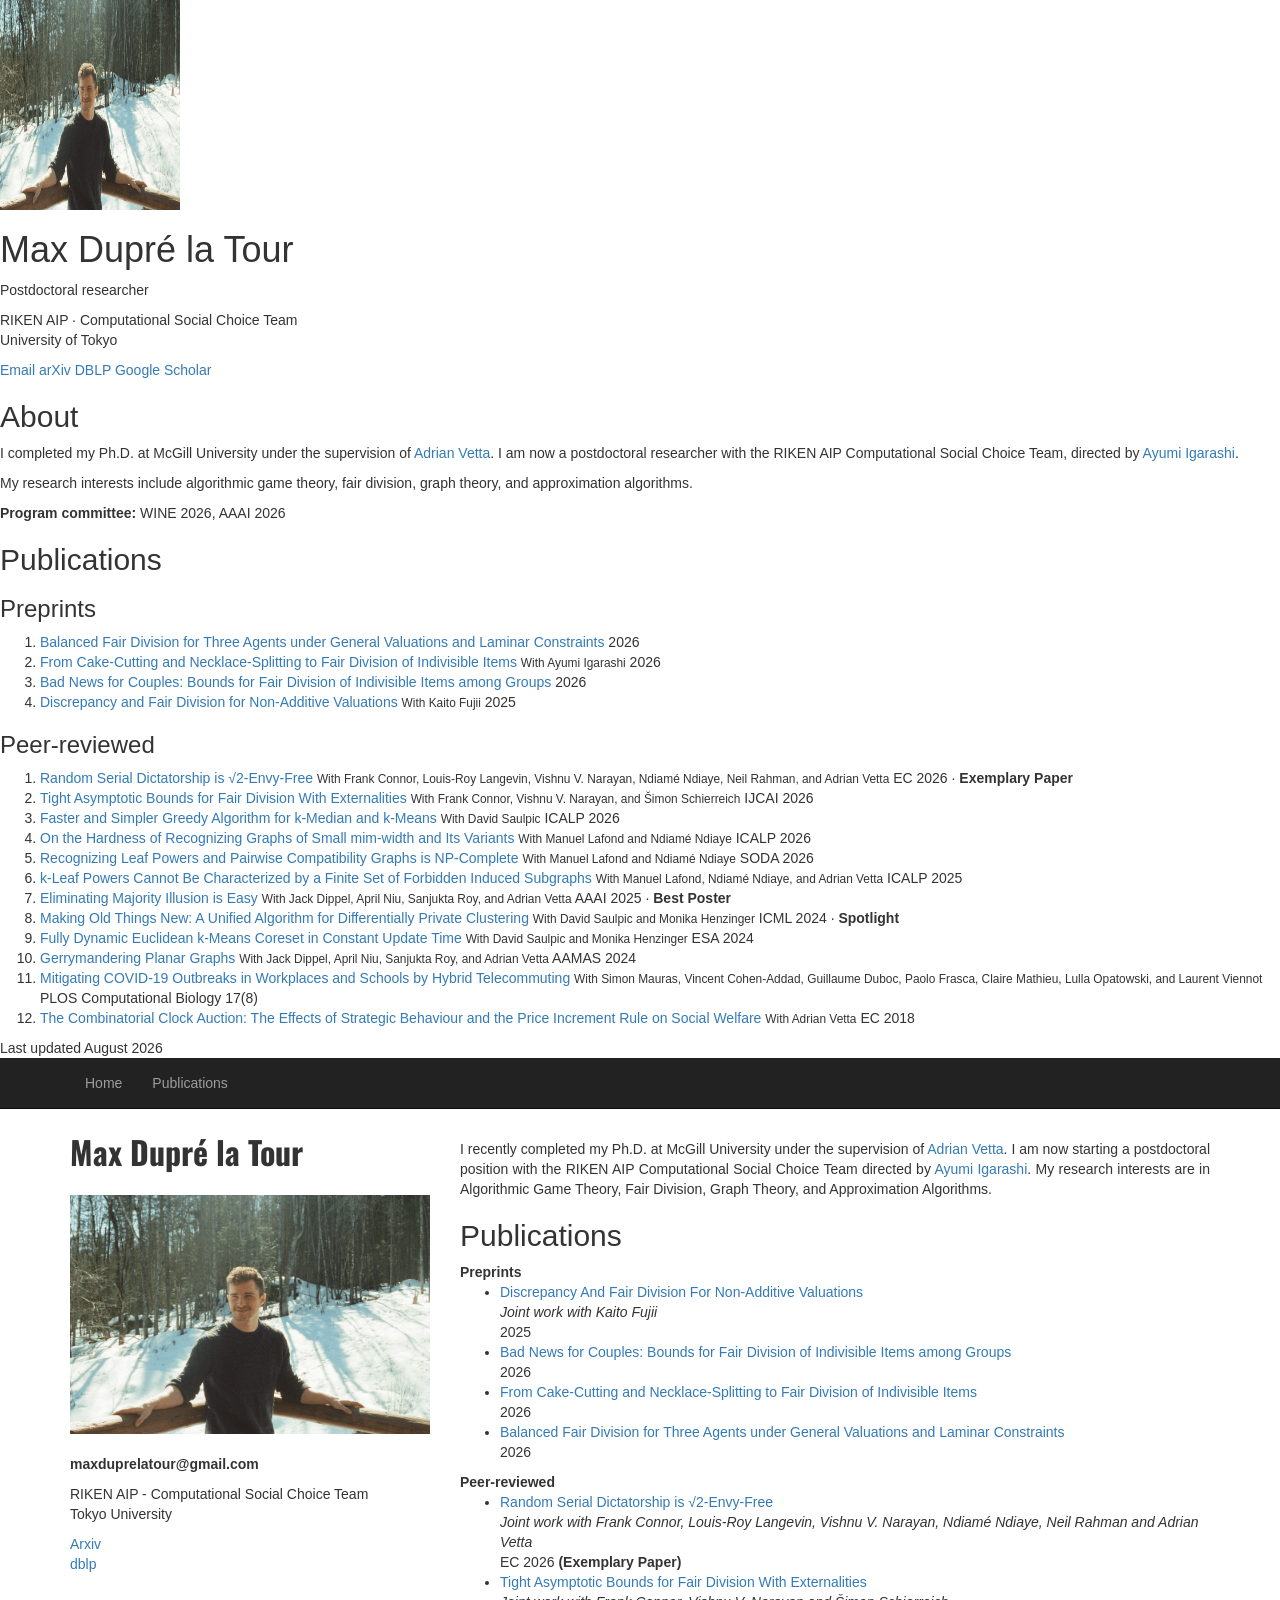
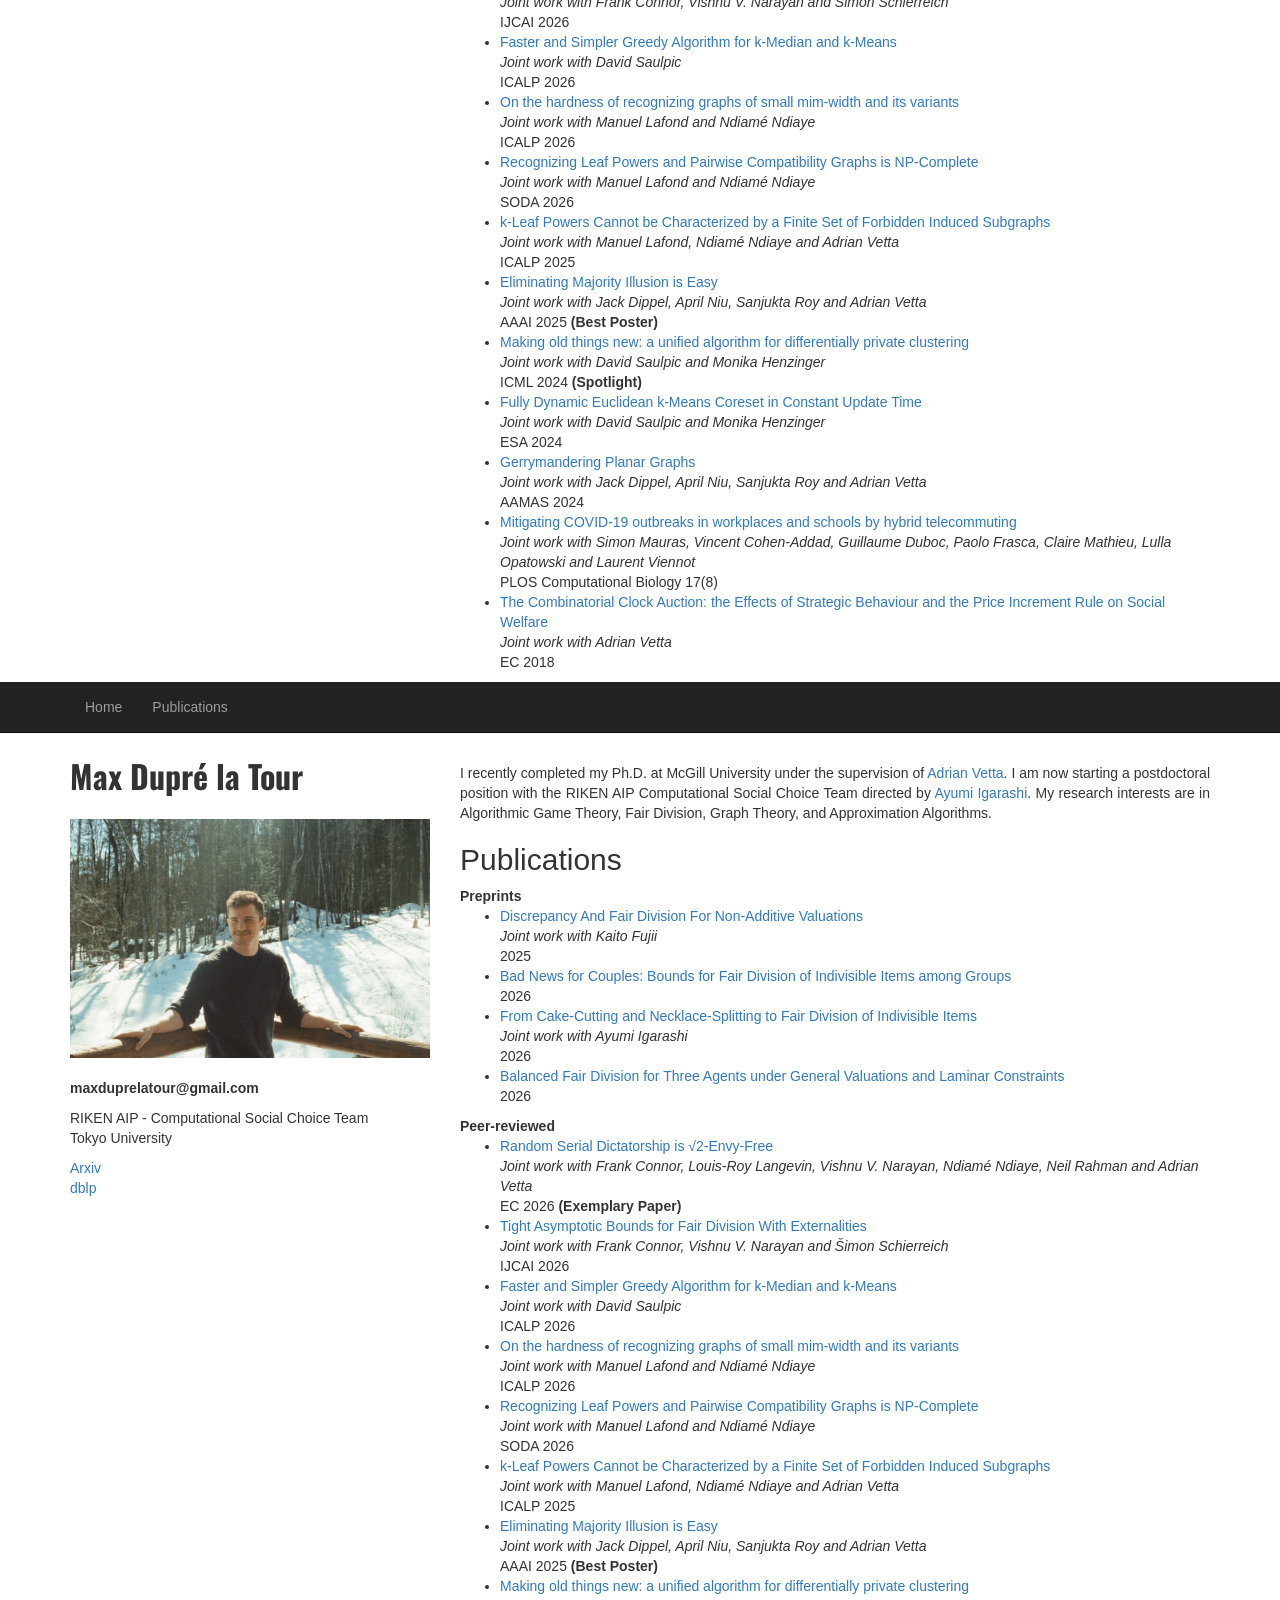
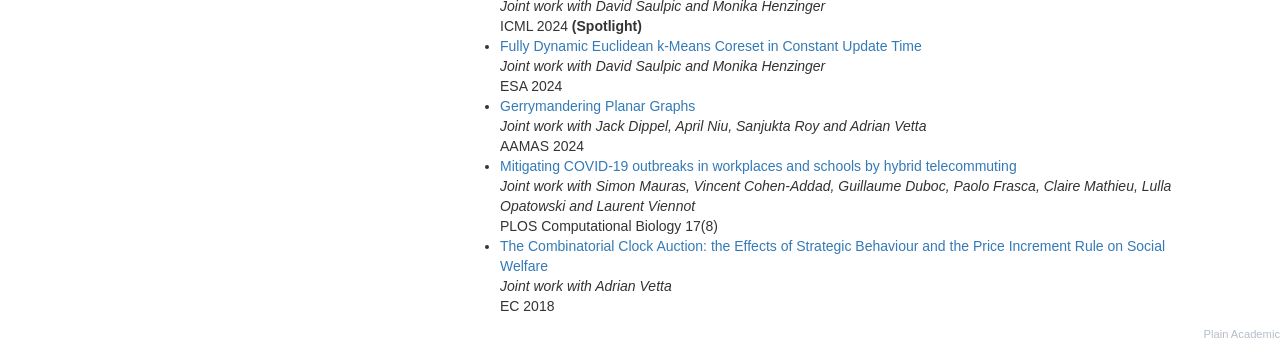
==== index.html @ f119c80f "Update index.html with personal and publication details" ====
<!doctype html>
<html lang="en">
  <head>
    <meta charset="UTF-8" />
    <meta name="viewport" content="width=device-width, initial-scale=1" />
    <meta
      name="description"
      content="Max Dupré la Tour — postdoctoral researcher in algorithmic game theory, fair division, graph theory, and approximation algorithms."
    />
    <link rel="canonical" href="https://maxdlt.github.io/" />
    <title>Max Dupré la Tour</title>
    <link rel="stylesheet" href="styles.css" />

    <script type="application/ld+json">
      {
        "@context": "https://schema.org",
        "@type": "Person",
        "name": "Max Dupré la Tour",
        "jobTitle": "Postdoctoral Researcher",
        "affiliation": {
          "@type": "Organization",
          "name": "RIKEN Center for Advanced Intelligence Project"
        },
        "email": "mailto:maxduprelatour@gmail.com",
        "url": "https://maxdlt.github.io/"
      }
    </script>
  </head>

  <body>
    <main>
      <header class="profile">
        <img
          src="https://maxdlt.github.io/photo.gif"
          alt="Max Dupré la Tour"
          width="180"
          height="210"
        />

        <div>
          <h1>Max Dupré la Tour</h1>
          <p class="role">Postdoctoral researcher</p>
          <p>
            RIKEN AIP · Computational Social Choice Team<br />
            University of Tokyo
          </p>

          <nav aria-label="Profile links">
            <a href="mailto:maxduprelatour@gmail.com">Email</a>
            <a href="https://arxiv.org/search/cs?searchtype=author&amp;query=la+Tour,+M+D">arXiv</a>
            <a href="https://dblp.org/pid/221/2881.html">DBLP</a>
            <a href="https://scholar.google.com/citations?user=p2toCL0AAAAJ">Google Scholar</a>
          </nav>
        </div>
      </header>

      <section aria-labelledby="about-title">
        <h2 id="about-title">About</h2>
        <p>
          I completed my Ph.D. at McGill University under the supervision of
          <a href="https://www.math.mcgill.ca/vetta/">Adrian Vetta</a>. I am now a
          postdoctoral researcher with the RIKEN AIP Computational Social Choice Team,
          directed by <a href="https://sites.google.com/site/eigarashayumi/home">Ayumi Igarashi</a>.
        </p>
        <p>
          My research interests include algorithmic game theory, fair division, graph theory,
          and approximation algorithms.
        </p>
      </section>

      <p class="committee"><strong>Program committee:</strong> WINE 2026, AAAI 2026</p>

      <section aria-labelledby="publications-title">
        <h2 id="publications-title">Publications</h2>

        <h3>Preprints</h3>
        <ol class="papers">
          <li>
            <a href="https://arxiv.org/abs/2608.09437">Balanced Fair Division for Three Agents under General Valuations and Laminar Constraints</a>
            <span>2026</span>
          </li>
          <li>
            <a href="https://arxiv.org/abs/2608.04340">From Cake-Cutting and Necklace-Splitting to Fair Division of Indivisible Items</a>
            <small>With Ayumi Igarashi</small>
            <span>2026</span>
          </li>
          <li>
            <a href="https://arxiv.org/abs/2601.01012">Bad News for Couples: Bounds for Fair Division of Indivisible Items among Groups</a>
            <span>2026</span>
          </li>
          <li>
            <a href="https://arxiv.org/abs/2509.16802">Discrepancy and Fair Division for Non-Additive Valuations</a>
            <small>With Kaito Fujii</small>
            <span>2025</span>
          </li>
        </ol>

        <h3>Peer-reviewed</h3>
        <ol class="papers">
          <li>
            <a href="https://arxiv.org/abs/2607.03463">Random Serial Dictatorship is √2-Envy-Free</a>
            <small>With Frank Connor, Louis-Roy Langevin, Vishnu V. Narayan, Ndiamé Ndiaye, Neil Rahman, and Adrian Vetta</small>
            <span>EC 2026 · <strong>Exemplary Paper</strong></span>
          </li>
          <li>
            <a href="https://arxiv.org/abs/2601.13287">Tight Asymptotic Bounds for Fair Division With Externalities</a>
            <small>With Frank Connor, Vishnu V. Narayan, and Šimon Schierreich</small>
            <span>IJCAI 2026</span>
          </li>
          <li>
            <a href="https://arxiv.org/abs/2407.11217">Faster and Simpler Greedy Algorithm for k-Median and k-Means</a>
            <small>With David Saulpic</small>
            <span>ICALP 2026</span>
          </li>
          <li>
            <a href="https://arxiv.org/abs/2512.06186">On the Hardness of Recognizing Graphs of Small mim-width and Its Variants</a>
            <small>With Manuel Lafond and Ndiamé Ndiaye</small>
            <span>ICALP 2026</span>
          </li>
          <li>
            <a href="https://arxiv.org/abs/2510.19763">Recognizing Leaf Powers and Pairwise Compatibility Graphs is NP-Complete</a>
            <small>With Manuel Lafond and Ndiamé Ndiaye</small>
            <span>SODA 2026</span>
          </li>
          <li>
            <a href="https://arxiv.org/abs/2407.02412">k-Leaf Powers Cannot Be Characterized by a Finite Set of Forbidden Induced Subgraphs</a>
            <small>With Manuel Lafond, Ndiamé Ndiaye, and Adrian Vetta</small>
            <span>ICALP 2025</span>
          </li>
          <li>
            <a href="https://arxiv.org/abs/2407.20187">Eliminating Majority Illusion is Easy</a>
            <small>With Jack Dippel, April Niu, Sanjukta Roy, and Adrian Vetta</small>
            <span>AAAI 2025 · <strong>Best Poster</strong></span>
          </li>
          <li>
            <a href="https://arxiv.org/abs/2406.11649">Making Old Things New: A Unified Algorithm for Differentially Private Clustering</a>
            <small>With David Saulpic and Monika Henzinger</small>
            <span>ICML 2024 · <strong>Spotlight</strong></span>
          </li>
          <li>
            <a href="https://arxiv.org/abs/2406.19926">Fully Dynamic Euclidean k-Means Coreset in Constant Update Time</a>
            <small>With David Saulpic and Monika Henzinger</small>
            <span>ESA 2024</span>
          </li>
          <li>
            <a href="https://arxiv.org/abs/2312.14721">Gerrymandering Planar Graphs</a>
            <small>With Jack Dippel, April Niu, Sanjukta Roy, and Adrian Vetta</small>
            <span>AAMAS 2024</span>
          </li>
          <li>
            <a href="https://www.medrxiv.org/content/10.1101/2020.11.09.20228007v2">Mitigating COVID-19 Outbreaks in Workplaces and Schools by Hybrid Telecommuting</a>
            <small>With Simon Mauras, Vincent Cohen-Addad, Guillaume Duboc, Paolo Frasca, Claire Mathieu, Lulla Opatowski, and Laurent Viennot</small>
            <span>PLOS Computational Biology 17(8)</span>
          </li>
          <li>
            <a href="https://dl.acm.org/doi/10.1145/3219166.3219230">The Combinatorial Clock Auction: The Effects of Strategic Behaviour and the Price Increment Rule on Social Welfare</a>
            <small>With Adrian Vetta</small>
            <span>EC 2018</span>
          </li>
        </ol>
      </section>
    </main>

    <footer>Last updated August 2026</footer>
  </body>
</html>
<!DOCTYPE html>
<html lang="en">
<head>
  <meta charset="utf-8">
  <title>Max Dupré la Tour – Postdoc - RIKEN AIP - Tokyo University</title>
  <meta name="viewport" content="width=device-width, initial-scale=1">
  <meta name="robots" content="index,follow">
  <meta name="description" content="Max Dupré la Tour is a postdoc researcher at RIKEN AIP and Tokyo University. Research in Algorithmic Game Theory, Graph Theory, and Approximation Algorithms. Publications in SODA, ICALP, AAAI, ICML, ESA, AAMAS.">
  <link rel="canonical" href="https://maxdlt.github.io/">

  <link rel="stylesheet" href="https://maxcdn.bootstrapcdn.com/bootstrap/3.3.6/css/bootstrap.min.css">
  <script src="https://ajax.googleapis.com/ajax/libs/jquery/1.12.0/jquery.min.js"></script>
  <script src="https://maxcdn.bootstrapcdn.com/bootstrap/3.3.6/js/bootstrap.min.js"></script>
  <link href="https://fonts.googleapis.com/css?family=Oswald:700" rel="stylesheet">

  <!-- Open Graph / Twitter -->
  <meta property="og:type" content="profile">
  <meta property="og:title" content="Max Dupré la Tour">
  <meta property="og:description" content="Postdoc researcher at RIKEN AIP and Tokyo University. Algorithmic Game Theory, Graph Theory, Approximation Algorithms.">
  <meta property="og:url" content="https://maxdlt.github.io/">
  <meta property="og:image" content="https://maxdlt.github.io/photo.gif">
  <meta name="twitter:card" content="summary_large_image">

  <!-- Structured data -->
  <script type="application/ld+json">
  {
    "@context": "https://schema.org",
    "@type": "Person",
    "name": "Max Dupré la Tour",
    "alternateName": ["Max Dupre la Tour", "Max Dupré La Tour", "Max Dupre La Tour"],
    "affiliation": {"@type":"Organization","name":"RIKEN AIP - Tokyo University"},
    "jobTitle": "Postdoc",
    "email": "mailto:maxduprelatour@gmail.com",
    "url": "https://maxdlt.github.io/",
    "sameAs": [
      "https://dblp.org/pid/221/2881",
      "https://scholar.google.com/citations?user=p2toCL0AAAAJ",
      "https://openreview.net/profile?id=~Max_Dupre_la_Tour1",
      "https://github.com/maxdlt"
    ]
  }
  </script>
</head>

<body>

<!-- Navigation -->
<nav class="navbar navbar-inverse navbar-static-top" role="navigation">
  <div class="container">
    <div class="navbar-header">
      <button type="button" class="navbar-toggle collapsed" data-toggle="collapse" data-target="#bs-example-navbar-collapse-1">
        <span class="sr-only">Toggle navigation</span>
        <span class="icon-bar"></span>
        <span class="icon-bar"></span>
        <span class="icon-bar"></span>
      </button>
    </div>

    <!-- Collect the nav links, forms, and other content for toggling -->
    <div class="collapse navbar-collapse" id="bs-example-navbar-collapse-1">
      <ul class="nav navbar-nav">
        <li><a href="index.html">Home</a></li>
        <li><a href="#publications">Publications</a></li> 
      </ul>
    </div>
  </div>
</nav>
  
<!-- Page Content -->
<div class="container">
  <div class="row">
    <!-- Sidebar Column -->
    <div class="col-xs-12 col-md-4">
      <!-- Contact Info -->
      <div style="font-family: 'Oswald', sans-serif; font-size: 32px;"><b>Max Dupré la Tour</b></div><br>
      <!-- Main Image -->
      <img class="img-responsive" src="photo.gif" alt="Max Dupré la Tour portrait"><br>
      <p><b>maxduprelatour@gmail.com</b><br></p>
      <p>RIKEN AIP - Computational Social Choice Team<br>
        Tokyo University<br>
      </p>

      <!-- Links -->
      <div style="margin-top:2%">
        <dd><a href="https://arxiv.org/search/cs?searchtype=author&query=la+Tour,+M+D">Arxiv</a></dd> 
        <dd><a href="https://dblp.org/pid/221/2881.html">dblp</a></dd>
      </div>
    </div>

    <!-- Entries Column -->
    <div class="col-xs-12 col-md-8">
      <div style="text-align:justify;">                
        <p>
<p>
I recently completed my Ph.D. at McGill University under the supervision of
<a href="https://www.math.mcgill.ca/vetta/">Adrian Vetta</a>.
I am now starting a postdoctoral position with the RIKEN AIP Computational Social Choice Team directed by
<a href="https://sites.google.com/site/eigarashayumi/home">Ayumi Igarashi</a>.
My research interests are in Algorithmic Game Theory, Fair Division, Graph Theory, and Approximation Algorithms.
</p>      </div>

      <!-- Publications Section -->
      <div>    
        <h2 id="publications">Publications</h2>

        <strong>Preprints</strong><br/>
        <ul>
          <li class="paper" words="discrepancy, fair divsion, non-additive"><a href="https://arxiv.org/abs/2509.16802"> Discrepancy And Fair Division For Non-Additive Valuations </a> <br/> <I>Joint work with Kaito Fujii</I><br/>  2025  </li>  
          <li class="paper" words="discrepancy, fair divsion, couples, lower bounds"><a href="https://arxiv.org/abs/2601.01012"> Bad News for Couples: Bounds for Fair Division of Indivisible Items among Groups </a> <br/> 2026 </li> 
          <li class="paper" words="cake-cutting, necklace-splitting, EF1, fair division, rounding"><a href="https://arxiv.org/abs/2608.04340"> From Cake-Cutting and Necklace-Splitting to Fair Division of Indivisible Items </a> <br/> 2026 </li> 
          <li class="paper" words="fair divsion, balanced, matroid constraints, laminar matroids"><a href="https://arxiv.org/abs/2608.09437"> Balanced Fair Division for Three Agents under General Valuations and Laminar Constraints </a> <br/> 2026 </li> 
        </ul>
                
        <strong>Peer-reviewed</strong><br/>
        <ul>            
          <li class="paper" words="fair division, envy-ratio, random serial dictatorship, random priority, RSD"> <a href="https://arxiv.org/abs/2607.03463"> Random Serial Dictatorship is √2-Envy-Free </a> <br/> <I>Joint work with Frank Connor, Louis-Roy Langevin, Vishnu V. Narayan, Ndiamé Ndiaye, Neil Rahman and Adrian Vetta </I><br/> EC 2026 <b>(Exemplary Paper)</b></li> 
          <li class="paper" words="discrepancy, fair divsion, externalities"><a href="https://arxiv.org/abs/2601.13287"> Tight Asymptotic Bounds for Fair Division With Externalities </a> <br/> <I>Joint work with Frank Connor, Vishnu V. Narayan and Šimon Schierreich</I><br/> IJCAI 2026 </li> 
          <li class="paper" words="k-median, k-means, greedy algorithm, approximation"><a href="https://arxiv.org/abs/2407.11217"> Faster and Simpler Greedy Algorithm for k-Median and k-Means </a> <br/> <I>Joint work with David Saulpic</I> <br/> ICALP 2026</li>
          <li class="paper" words="mim-width, sim-width"> <a href="https://arxiv.org/abs/2512.06186"> On the hardness of recognizing graphs of small mim-width and its variants </a> <br/> <I>Joint work with Manuel Lafond and Ndiamé Ndiaye</I> <br/> ICALP 2026</li>
          <li class="paper" words="leaf powers, Pairwise Compatibility Graphs, PCG, NP-COMPLETE"> <a href="https://arxiv.org/abs/2510.19763">Recognizing Leaf Powers and Pairwise Compatibility Graphs is NP-Complete </a> <br/> <I>Joint work with Manuel Lafond and Ndiamé Ndiaye</I> <br/> SODA 2026</li>
          <li class="paper" words="leaf powers, k-leaf powers"><a href="https://arxiv.org/abs/2407.02412"> k-Leaf Powers Cannot be Characterized by a Finite Set of Forbidden Induced Subgraphs </a> <br/> <I>Joint work with Manuel Lafond, Ndiamé Ndiaye and Adrian Vetta</I> <br/> ICALP 2025</li>
          <li class="paper" words="majority illusion"><a href="https://arxiv.org/abs/2407.20187"> Eliminating Majority Illusion is Easy </a> <br/> <I>Joint work with Jack Dippel, April Niu, Sanjukta Roy and Adrian Vetta</I> <br/> AAAI 2025 <b>(Best Poster)</b> </li>  
          <li class="paper" words="k-median, k-means, differential privacy, dp"><a href="https://arxiv.org/abs/2406.11649">Making old things new: a unified algorithm for differentially private clustering </a> <br/><I> Joint work with David Saulpic and Monika Henzinger</I> <br/> ICML 2024 <b>(Spotlight)</b></li>
          <li class="paper" words="k-median,k-means,fully dynamic,coresets"><a href="https://arxiv.org/abs/2406.19926">Fully Dynamic Euclidean k-Means Coreset in Constant Update Time </a> <br/> <I>Joint work with David Saulpic and Monika Henzinger</I> <br/> ESA 2024 </li>    
          <li class="paper" words="Gerrymandering, Planar graphs"><a href="https://arxiv.org/abs/2312.14721">Gerrymandering Planar Graphs </a> <br/> <I>Joint work with Jack Dippel, April Niu, Sanjukta Roy and Adrian Vetta</I> <br/> AAMAS 2024 </li>    
          <li class="paper" words="COVID19"><a href="https://www.medrxiv.org/content/10.1101/2020.11.09.20228007v2">Mitigating COVID-19 outbreaks in workplaces and schools by hybrid telecommuting </a> <br/> <I>Joint work with Simon Mauras, Vincent Cohen-Addad, Guillaume Duboc, Paolo Frasca, Claire Mathieu, Lulla Opatowski and Laurent Viennot</I> <br/> PLOS Computational Biology 17(8) </li>    
          <li class="paper" words="Clock Auction, CCA"><a href="https://dl.acm.org/doi/10.1145/3219166.3219230">The Combinatorial Clock Auction: the Effects of Strategic Behaviour and the Price Increment Rule on Social Welfare </a> <br/> <I>Joint work with Adrian Vetta</I> <br/> EC 2018 </li>    
        </ul>
      </div>
    </div> 
  </div>
</div>

<!-- /.container -->

</body>
</html>
<!DOCTYPE html>
<!--
    Plain-Academic by Vasilios Mavroudis
    Released under the Simplified BSD License/FreeBSD (2-clause) License.
    https://github.com/mavroudisv/plain-academic
-->

<html lang="en">
<head>
  <meta charset="utf-8">
  <title>Max Dupré la Tour – Postdoc - RIKEN AIP - Tokyo University</title>
  <meta name="viewport" content="width=device-width, initial-scale=1">
  <meta name="robots" content="index,follow">
  <meta name="description" content="Max Dupré la Tour is a postdoc researcher at RIKEN AIP and Tokyo University. Research in Algorithmic Game Theory, Graph Theory, and Approximation Algorithms. Publications in SODA, ICALP, AAAI, ICML, ESA, AAMAS.">
  <link rel="canonical" href="https://maxdlt.github.io/">

  <link rel="stylesheet" href="https://maxcdn.bootstrapcdn.com/bootstrap/3.3.6/css/bootstrap.min.css">
  <script src="https://ajax.googleapis.com/ajax/libs/jquery/1.12.0/jquery.min.js"></script>
  <script src="https://maxcdn.bootstrapcdn.com/bootstrap/3.3.6/js/bootstrap.min.js"></script>
  <link href="https://fonts.googleapis.com/css?family=Oswald:700" rel="stylesheet">

  <!-- Open Graph / Twitter -->
  <meta property="og:type" content="profile">
  <meta property="og:title" content="Max Dupré la Tour">
  <meta property="og:description" content="Postdoc researcher at RIKEN AIP and Tokyo University. Algorithmic Game Theory, Graph Theory, Approximation Algorithms.">
  <meta property="og:url" content="https://maxdlt.github.io/">
  <meta property="og:image" content="https://maxdlt.github.io/photo.gif">
  <meta name="twitter:card" content="summary_large_image">

  <!-- Structured data -->
  <script type="application/ld+json">
  {
    "@context": "https://schema.org",
    "@type": "Person",
    "name": "Max Dupré la Tour",
    "alternateName": ["Max Dupre la Tour", "Max Dupré La Tour", "Max Dupre La Tour"],
    "affiliation": {"@type":"Organization","name":"RIKEN AIP - Tokyo University"},
    "jobTitle": "Postdoc",
    "email": "mailto:maxduprelatour@gmail.com",
    "url": "https://maxdlt.github.io/",
    "sameAs": [
      "https://dblp.org/pid/221/2881",
      "https://scholar.google.com/citations?user=p2toCL0AAAAJ",
      "https://openreview.net/profile?id=~Max_Dupre_la_Tour1",
      "https://github.com/maxdlt"
    ]
  }
  </script>
</head>

<body>

<!-- Navigation -->
<nav class="navbar navbar-inverse navbar-static-top" role="navigation">
  <div class="container">
    <div class="navbar-header">
      <button type="button" class="navbar-toggle collapsed" data-toggle="collapse" data-target="#bs-example-navbar-collapse-1">
        <span class="sr-only">Toggle navigation</span>
        <span class="icon-bar"></span>
        <span class="icon-bar"></span>
        <span class="icon-bar"></span>
      </button>
    </div>

    <!-- Collect the nav links, forms, and other content for toggling -->
    <div class="collapse navbar-collapse" id="bs-example-navbar-collapse-1">
      <ul class="nav navbar-nav">
        <li><a href="index.html">Home</a></li>
        <li><a href="#publications">Publications</a></li> 
      </ul>
    </div>
  </div>
</nav>
  
<!-- Page Content -->
<div class="container">
  <div class="row">
    <!-- Sidebar Column -->
    <div class="col-xs-12 col-md-4">
      <!-- Contact Info -->
      <div style="font-family: 'Oswald', sans-serif; font-size: 32px;"><b>Max Dupré la Tour</b></div><br>
      <!-- Main Image -->
      <img class="img-responsive" src="photo.gif" alt="Max Dupré la Tour portrait"><br>
      <p><b>maxduprelatour@gmail.com</b><br></p>
      <p>RIKEN AIP - Computational Social Choice Team<br>
        Tokyo University<br>
      </p>

      <!-- Links -->
      <div style="margin-top:2%">
        <dd><a href="https://arxiv.org/search/cs?searchtype=author&query=la+Tour,+M+D">Arxiv</a></dd> 
        <dd><a href="https://dblp.org/pid/221/2881.html">dblp</a></dd>
      </div>
    </div>

    <!-- Entries Column -->
    <div class="col-xs-12 col-md-8">
      <div style="text-align:justify;">                
        <p>
<p>
I recently completed my Ph.D. at McGill University under the supervision of
<a href="https://www.math.mcgill.ca/vetta/">Adrian Vetta</a>.
I am now starting a postdoctoral position with the RIKEN AIP Computational Social Choice Team directed by
<a href="https://sites.google.com/site/eigarashayumi/home">Ayumi Igarashi</a>.
My research interests are in Algorithmic Game Theory, Fair Division, Graph Theory, and Approximation Algorithms.
</p>      </div>

      <!-- Publications Section -->
      <div>    
        <h2 id="publications">Publications</h2>

        <strong>Preprints</strong><br/>
        <ul>
          <li class="paper" words="discrepancy, fair divsion, non-additive"><a href="https://arxiv.org/abs/2509.16802"> Discrepancy And Fair Division For Non-Additive Valuations </a> <br/> <I>Joint work with Kaito Fujii</I><br/>  2025  </li>  
          <li class="paper" words="discrepancy, fair divsion, couples, lower bounds"><a href="https://arxiv.org/abs/2601.01012"> Bad News for Couples: Bounds for Fair Division of Indivisible Items among Groups </a> <br/> 2026 </li> 
          <li class="paper" words="cake-cutting, necklace-splitting, EF1, fair division, rounding"><a href="https://arxiv.org/abs/2608.04340"> From Cake-Cutting and Necklace-Splitting to Fair Division of Indivisible Items </a><br/> <I>Joint work with Ayumi Igarashi</I> <br/> 2026 </li> 
          <li class="paper" words="fair divsion, balanced, matroid constraints, laminar matroids"><a href="https://arxiv.org/abs/2608.09437"> Balanced Fair Division for Three Agents under General Valuations and Laminar Constraints </a> <br/> 2026 </li> 
        </ul>
                
        <strong>Peer-reviewed</strong><br/>
        <ul>            
          <li class="paper" words="fair division, envy-ratio, random serial dictatorship, random priority, RSD"> <a href="https://arxiv.org/abs/2607.03463"> Random Serial Dictatorship is √2-Envy-Free </a> <br/> <I>Joint work with Frank Connor, Louis-Roy Langevin, Vishnu V. Narayan, Ndiamé Ndiaye, Neil Rahman and Adrian Vetta </I><br/> EC 2026 <b>(Exemplary Paper)</b></li> 
          <li class="paper" words="discrepancy, fair divsion, externalities"><a href="https://arxiv.org/abs/2601.13287"> Tight Asymptotic Bounds for Fair Division With Externalities </a> <br/> <I>Joint work with Frank Connor, Vishnu V. Narayan and Šimon Schierreich</I><br/> IJCAI 2026 </li> 
          <li class="paper" words="k-median, k-means, greedy algorithm, approximation"><a href="https://arxiv.org/abs/2407.11217"> Faster and Simpler Greedy Algorithm for k-Median and k-Means </a> <br/> <I>Joint work with David Saulpic</I> <br/> ICALP 2026</li>
          <li class="paper" words="mim-width, sim-width"> <a href="https://arxiv.org/abs/2512.06186"> On the hardness of recognizing graphs of small mim-width and its variants </a> <br/> <I>Joint work with Manuel Lafond and Ndiamé Ndiaye</I> <br/> ICALP 2026</li>
          <li class="paper" words="leaf powers, Pairwise Compatibility Graphs, PCG, NP-COMPLETE"> <a href="https://arxiv.org/abs/2510.19763">Recognizing Leaf Powers and Pairwise Compatibility Graphs is NP-Complete </a> <br/> <I>Joint work with Manuel Lafond and Ndiamé Ndiaye</I> <br/> SODA 2026</li>
          <li class="paper" words="leaf powers, k-leaf powers"><a href="https://arxiv.org/abs/2407.02412"> k-Leaf Powers Cannot be Characterized by a Finite Set of Forbidden Induced Subgraphs </a> <br/> <I>Joint work with Manuel Lafond, Ndiamé Ndiaye and Adrian Vetta</I> <br/> ICALP 2025</li>
          <li class="paper" words="majority illusion"><a href="https://arxiv.org/abs/2407.20187"> Eliminating Majority Illusion is Easy </a> <br/> <I>Joint work with Jack Dippel, April Niu, Sanjukta Roy and Adrian Vetta</I> <br/> AAAI 2025 <b>(Best Poster)</b> </li>  
          <li class="paper" words="k-median, k-means, differential privacy, dp"><a href="https://arxiv.org/abs/2406.11649">Making old things new: a unified algorithm for differentially private clustering </a> <br/><I> Joint work with David Saulpic and Monika Henzinger</I> <br/> ICML 2024 <b>(Spotlight)</b></li>
          <li class="paper" words="k-median,k-means,fully dynamic,coresets"><a href="https://arxiv.org/abs/2406.19926">Fully Dynamic Euclidean k-Means Coreset in Constant Update Time </a> <br/> <I>Joint work with David Saulpic and Monika Henzinger</I> <br/> ESA 2024 </li>    
          <li class="paper" words="Gerrymandering, Planar graphs"><a href="https://arxiv.org/abs/2312.14721">Gerrymandering Planar Graphs </a> <br/> <I>Joint work with Jack Dippel, April Niu, Sanjukta Roy and Adrian Vetta</I> <br/> AAMAS 2024 </li>    
          <li class="paper" words="COVID19"><a href="https://www.medrxiv.org/content/10.1101/2020.11.09.20228007v2">Mitigating COVID-19 outbreaks in workplaces and schools by hybrid telecommuting </a> <br/> <I>Joint work with Simon Mauras, Vincent Cohen-Addad, Guillaume Duboc, Paolo Frasca, Claire Mathieu, Lulla Opatowski and Laurent Viennot</I> <br/> PLOS Computational Biology 17(8) </li>    
          <li class="paper" words="Clock Auction, CCA"><a href="https://dl.acm.org/doi/10.1145/3219166.3219230">The Combinatorial Clock Auction: the Effects of Strategic Behaviour and the Price Increment Rule on Social Welfare </a> <br/> <I>Joint work with Adrian Vetta</I> <br/> EC 2018 </li>    
        </ul>
      </div>
    </div> 
  </div>
</div>

<!-- /.container -->

<!-- Other people may like it too! -->
<a style="color:#b5bec9;font-size:0.8em; float:right;" href="https://github.com/mavroudisv/plain-academic">Plain Academic</a> 

</body>
</html>
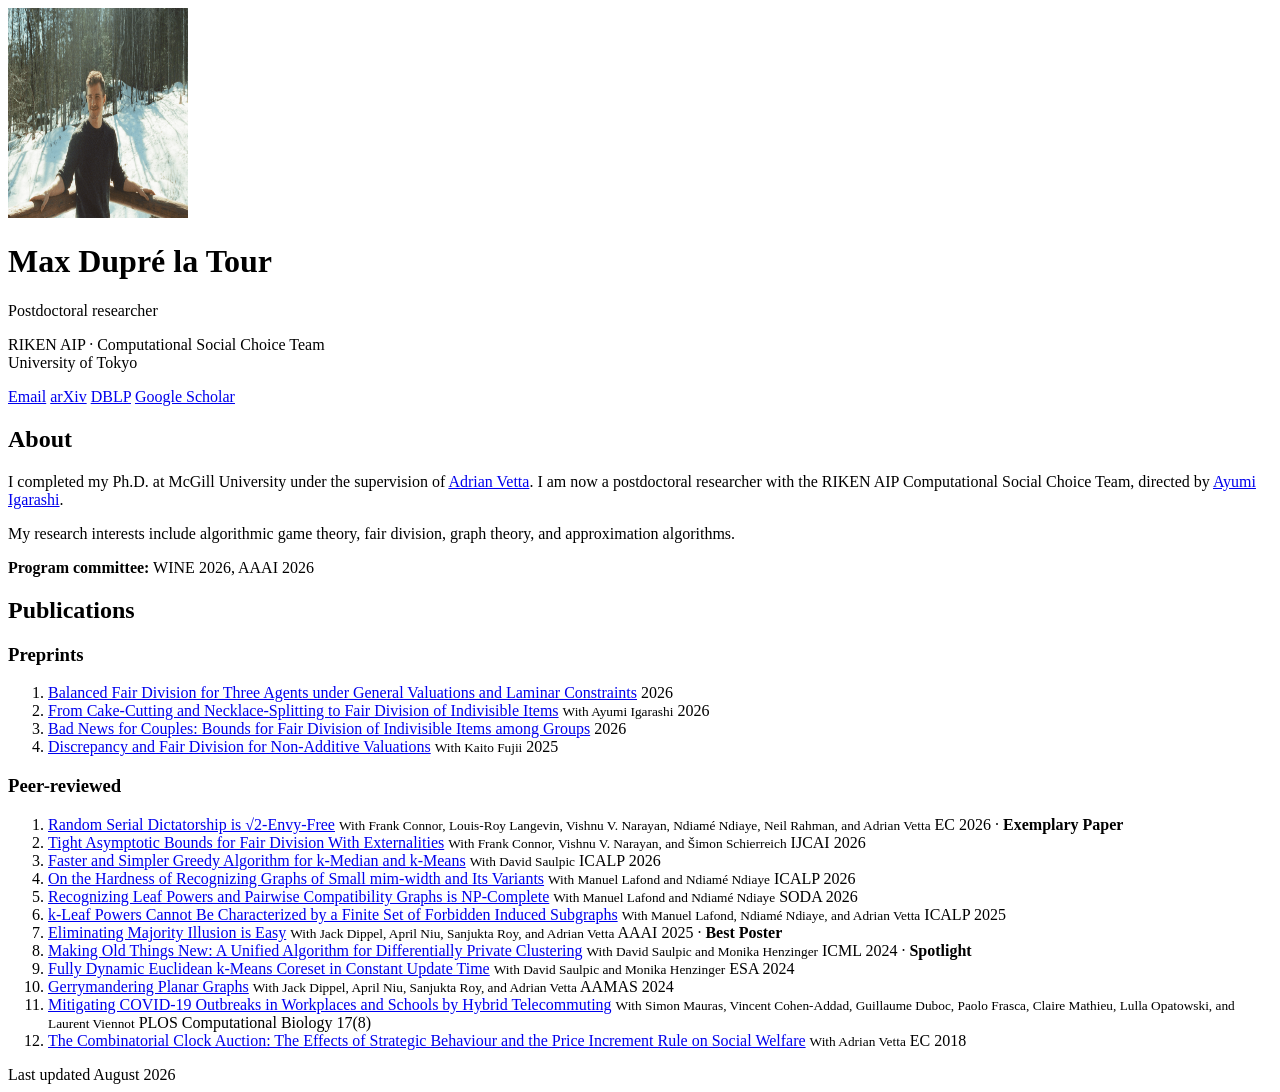
==== commit 597e30a8: "Remove duplicate HTML structure from index.html" ====
--- a/index.html
+++ b/index.html
@@ -164,286 +164,3 @@
     <footer>Last updated August 2026</footer>
   </body>
 </html>
-<!DOCTYPE html>
-<html lang="en">
-<head>
-  <meta charset="utf-8">
-  <title>Max Dupré la Tour – Postdoc - RIKEN AIP - Tokyo University</title>
-  <meta name="viewport" content="width=device-width, initial-scale=1">
-  <meta name="robots" content="index,follow">
-  <meta name="description" content="Max Dupré la Tour is a postdoc researcher at RIKEN AIP and Tokyo University. Research in Algorithmic Game Theory, Graph Theory, and Approximation Algorithms. Publications in SODA, ICALP, AAAI, ICML, ESA, AAMAS.">
-  <link rel="canonical" href="https://maxdlt.github.io/">
-
-  <link rel="stylesheet" href="https://maxcdn.bootstrapcdn.com/bootstrap/3.3.6/css/bootstrap.min.css">
-  <script src="https://ajax.googleapis.com/ajax/libs/jquery/1.12.0/jquery.min.js"></script>
-  <script src="https://maxcdn.bootstrapcdn.com/bootstrap/3.3.6/js/bootstrap.min.js"></script>
-  <link href="https://fonts.googleapis.com/css?family=Oswald:700" rel="stylesheet">
-
-  <!-- Open Graph / Twitter -->
-  <meta property="og:type" content="profile">
-  <meta property="og:title" content="Max Dupré la Tour">
-  <meta property="og:description" content="Postdoc researcher at RIKEN AIP and Tokyo University. Algorithmic Game Theory, Graph Theory, Approximation Algorithms.">
-  <meta property="og:url" content="https://maxdlt.github.io/">
-  <meta property="og:image" content="https://maxdlt.github.io/photo.gif">
-  <meta name="twitter:card" content="summary_large_image">
-
-  <!-- Structured data -->
-  <script type="application/ld+json">
-  {
-    "@context": "https://schema.org",
-    "@type": "Person",
-    "name": "Max Dupré la Tour",
-    "alternateName": ["Max Dupre la Tour", "Max Dupré La Tour", "Max Dupre La Tour"],
-    "affiliation": {"@type":"Organization","name":"RIKEN AIP - Tokyo University"},
-    "jobTitle": "Postdoc",
-    "email": "mailto:maxduprelatour@gmail.com",
-    "url": "https://maxdlt.github.io/",
-    "sameAs": [
-      "https://dblp.org/pid/221/2881",
-      "https://scholar.google.com/citations?user=p2toCL0AAAAJ",
-      "https://openreview.net/profile?id=~Max_Dupre_la_Tour1",
-      "https://github.com/maxdlt"
-    ]
-  }
-  </script>
-</head>
-
-<body>
-
-<!-- Navigation -->
-<nav class="navbar navbar-inverse navbar-static-top" role="navigation">
-  <div class="container">
-    <div class="navbar-header">
-      <button type="button" class="navbar-toggle collapsed" data-toggle="collapse" data-target="#bs-example-navbar-collapse-1">
-        <span class="sr-only">Toggle navigation</span>
-        <span class="icon-bar"></span>
-        <span class="icon-bar"></span>
-        <span class="icon-bar"></span>
-      </button>
-    </div>
-
-    <!-- Collect the nav links, forms, and other content for toggling -->
-    <div class="collapse navbar-collapse" id="bs-example-navbar-collapse-1">
-      <ul class="nav navbar-nav">
-        <li><a href="index.html">Home</a></li>
-        <li><a href="#publications">Publications</a></li> 
-      </ul>
-    </div>
-  </div>
-</nav>
-  
-<!-- Page Content -->
-<div class="container">
-  <div class="row">
-    <!-- Sidebar Column -->
-    <div class="col-xs-12 col-md-4">
-      <!-- Contact Info -->
-      <div style="font-family: 'Oswald', sans-serif; font-size: 32px;"><b>Max Dupré la Tour</b></div><br>
-      <!-- Main Image -->
-      <img class="img-responsive" src="photo.gif" alt="Max Dupré la Tour portrait"><br>
-      <p><b>maxduprelatour@gmail.com</b><br></p>
-      <p>RIKEN AIP - Computational Social Choice Team<br>
-        Tokyo University<br>
-      </p>
-
-      <!-- Links -->
-      <div style="margin-top:2%">
-        <dd><a href="https://arxiv.org/search/cs?searchtype=author&query=la+Tour,+M+D">Arxiv</a></dd> 
-        <dd><a href="https://dblp.org/pid/221/2881.html">dblp</a></dd>
-      </div>
-    </div>
-
-    <!-- Entries Column -->
-    <div class="col-xs-12 col-md-8">
-      <div style="text-align:justify;">                
-        <p>
-<p>
-I recently completed my Ph.D. at McGill University under the supervision of
-<a href="https://www.math.mcgill.ca/vetta/">Adrian Vetta</a>.
-I am now starting a postdoctoral position with the RIKEN AIP Computational Social Choice Team directed by
-<a href="https://sites.google.com/site/eigarashayumi/home">Ayumi Igarashi</a>.
-My research interests are in Algorithmic Game Theory, Fair Division, Graph Theory, and Approximation Algorithms.
-</p>      </div>
-
-      <!-- Publications Section -->
-      <div>    
-        <h2 id="publications">Publications</h2>
-
-        <strong>Preprints</strong><br/>
-        <ul>
-          <li class="paper" words="discrepancy, fair divsion, non-additive"><a href="https://arxiv.org/abs/2509.16802"> Discrepancy And Fair Division For Non-Additive Valuations </a> <br/> <I>Joint work with Kaito Fujii</I><br/>  2025  </li>  
-          <li class="paper" words="discrepancy, fair divsion, couples, lower bounds"><a href="https://arxiv.org/abs/2601.01012"> Bad News for Couples: Bounds for Fair Division of Indivisible Items among Groups </a> <br/> 2026 </li> 
-          <li class="paper" words="cake-cutting, necklace-splitting, EF1, fair division, rounding"><a href="https://arxiv.org/abs/2608.04340"> From Cake-Cutting and Necklace-Splitting to Fair Division of Indivisible Items </a> <br/> 2026 </li> 
-          <li class="paper" words="fair divsion, balanced, matroid constraints, laminar matroids"><a href="https://arxiv.org/abs/2608.09437"> Balanced Fair Division for Three Agents under General Valuations and Laminar Constraints </a> <br/> 2026 </li> 
-        </ul>
-                
-        <strong>Peer-reviewed</strong><br/>
-        <ul>            
-          <li class="paper" words="fair division, envy-ratio, random serial dictatorship, random priority, RSD"> <a href="https://arxiv.org/abs/2607.03463"> Random Serial Dictatorship is √2-Envy-Free </a> <br/> <I>Joint work with Frank Connor, Louis-Roy Langevin, Vishnu V. Narayan, Ndiamé Ndiaye, Neil Rahman and Adrian Vetta </I><br/> EC 2026 <b>(Exemplary Paper)</b></li> 
-          <li class="paper" words="discrepancy, fair divsion, externalities"><a href="https://arxiv.org/abs/2601.13287"> Tight Asymptotic Bounds for Fair Division With Externalities </a> <br/> <I>Joint work with Frank Connor, Vishnu V. Narayan and Šimon Schierreich</I><br/> IJCAI 2026 </li> 
-          <li class="paper" words="k-median, k-means, greedy algorithm, approximation"><a href="https://arxiv.org/abs/2407.11217"> Faster and Simpler Greedy Algorithm for k-Median and k-Means </a> <br/> <I>Joint work with David Saulpic</I> <br/> ICALP 2026</li>
-          <li class="paper" words="mim-width, sim-width"> <a href="https://arxiv.org/abs/2512.06186"> On the hardness of recognizing graphs of small mim-width and its variants </a> <br/> <I>Joint work with Manuel Lafond and Ndiamé Ndiaye</I> <br/> ICALP 2026</li>
-          <li class="paper" words="leaf powers, Pairwise Compatibility Graphs, PCG, NP-COMPLETE"> <a href="https://arxiv.org/abs/2510.19763">Recognizing Leaf Powers and Pairwise Compatibility Graphs is NP-Complete </a> <br/> <I>Joint work with Manuel Lafond and Ndiamé Ndiaye</I> <br/> SODA 2026</li>
-          <li class="paper" words="leaf powers, k-leaf powers"><a href="https://arxiv.org/abs/2407.02412"> k-Leaf Powers Cannot be Characterized by a Finite Set of Forbidden Induced Subgraphs </a> <br/> <I>Joint work with Manuel Lafond, Ndiamé Ndiaye and Adrian Vetta</I> <br/> ICALP 2025</li>
-          <li class="paper" words="majority illusion"><a href="https://arxiv.org/abs/2407.20187"> Eliminating Majority Illusion is Easy </a> <br/> <I>Joint work with Jack Dippel, April Niu, Sanjukta Roy and Adrian Vetta</I> <br/> AAAI 2025 <b>(Best Poster)</b> </li>  
-          <li class="paper" words="k-median, k-means, differential privacy, dp"><a href="https://arxiv.org/abs/2406.11649">Making old things new: a unified algorithm for differentially private clustering </a> <br/><I> Joint work with David Saulpic and Monika Henzinger</I> <br/> ICML 2024 <b>(Spotlight)</b></li>
-          <li class="paper" words="k-median,k-means,fully dynamic,coresets"><a href="https://arxiv.org/abs/2406.19926">Fully Dynamic Euclidean k-Means Coreset in Constant Update Time </a> <br/> <I>Joint work with David Saulpic and Monika Henzinger</I> <br/> ESA 2024 </li>    
-          <li class="paper" words="Gerrymandering, Planar graphs"><a href="https://arxiv.org/abs/2312.14721">Gerrymandering Planar Graphs </a> <br/> <I>Joint work with Jack Dippel, April Niu, Sanjukta Roy and Adrian Vetta</I> <br/> AAMAS 2024 </li>    
-          <li class="paper" words="COVID19"><a href="https://www.medrxiv.org/content/10.1101/2020.11.09.20228007v2">Mitigating COVID-19 outbreaks in workplaces and schools by hybrid telecommuting </a> <br/> <I>Joint work with Simon Mauras, Vincent Cohen-Addad, Guillaume Duboc, Paolo Frasca, Claire Mathieu, Lulla Opatowski and Laurent Viennot</I> <br/> PLOS Computational Biology 17(8) </li>    
-          <li class="paper" words="Clock Auction, CCA"><a href="https://dl.acm.org/doi/10.1145/3219166.3219230">The Combinatorial Clock Auction: the Effects of Strategic Behaviour and the Price Increment Rule on Social Welfare </a> <br/> <I>Joint work with Adrian Vetta</I> <br/> EC 2018 </li>    
-        </ul>
-      </div>
-    </div> 
-  </div>
-</div>
-
-<!-- /.container -->
-
-</body>
-</html>
-<!DOCTYPE html>
-<!--
-    Plain-Academic by Vasilios Mavroudis
-    Released under the Simplified BSD License/FreeBSD (2-clause) License.
-    https://github.com/mavroudisv/plain-academic
--->
-
-<html lang="en">
-<head>
-  <meta charset="utf-8">
-  <title>Max Dupré la Tour – Postdoc - RIKEN AIP - Tokyo University</title>
-  <meta name="viewport" content="width=device-width, initial-scale=1">
-  <meta name="robots" content="index,follow">
-  <meta name="description" content="Max Dupré la Tour is a postdoc researcher at RIKEN AIP and Tokyo University. Research in Algorithmic Game Theory, Graph Theory, and Approximation Algorithms. Publications in SODA, ICALP, AAAI, ICML, ESA, AAMAS.">
-  <link rel="canonical" href="https://maxdlt.github.io/">
-
-  <link rel="stylesheet" href="https://maxcdn.bootstrapcdn.com/bootstrap/3.3.6/css/bootstrap.min.css">
-  <script src="https://ajax.googleapis.com/ajax/libs/jquery/1.12.0/jquery.min.js"></script>
-  <script src="https://maxcdn.bootstrapcdn.com/bootstrap/3.3.6/js/bootstrap.min.js"></script>
-  <link href="https://fonts.googleapis.com/css?family=Oswald:700" rel="stylesheet">
-
-  <!-- Open Graph / Twitter -->
-  <meta property="og:type" content="profile">
-  <meta property="og:title" content="Max Dupré la Tour">
-  <meta property="og:description" content="Postdoc researcher at RIKEN AIP and Tokyo University. Algorithmic Game Theory, Graph Theory, Approximation Algorithms.">
-  <meta property="og:url" content="https://maxdlt.github.io/">
-  <meta property="og:image" content="https://maxdlt.github.io/photo.gif">
-  <meta name="twitter:card" content="summary_large_image">
-
-  <!-- Structured data -->
-  <script type="application/ld+json">
-  {
-    "@context": "https://schema.org",
-    "@type": "Person",
-    "name": "Max Dupré la Tour",
-    "alternateName": ["Max Dupre la Tour", "Max Dupré La Tour", "Max Dupre La Tour"],
-    "affiliation": {"@type":"Organization","name":"RIKEN AIP - Tokyo University"},
-    "jobTitle": "Postdoc",
-    "email": "mailto:maxduprelatour@gmail.com",
-    "url": "https://maxdlt.github.io/",
-    "sameAs": [
-      "https://dblp.org/pid/221/2881",
-      "https://scholar.google.com/citations?user=p2toCL0AAAAJ",
-      "https://openreview.net/profile?id=~Max_Dupre_la_Tour1",
-      "https://github.com/maxdlt"
-    ]
-  }
-  </script>
-</head>
-
-<body>
-
-<!-- Navigation -->
-<nav class="navbar navbar-inverse navbar-static-top" role="navigation">
-  <div class="container">
-    <div class="navbar-header">
-      <button type="button" class="navbar-toggle collapsed" data-toggle="collapse" data-target="#bs-example-navbar-collapse-1">
-        <span class="sr-only">Toggle navigation</span>
-        <span class="icon-bar"></span>
-        <span class="icon-bar"></span>
-        <span class="icon-bar"></span>
-      </button>
-    </div>
-
-    <!-- Collect the nav links, forms, and other content for toggling -->
-    <div class="collapse navbar-collapse" id="bs-example-navbar-collapse-1">
-      <ul class="nav navbar-nav">
-        <li><a href="index.html">Home</a></li>
-        <li><a href="#publications">Publications</a></li> 
-      </ul>
-    </div>
-  </div>
-</nav>
-  
-<!-- Page Content -->
-<div class="container">
-  <div class="row">
-    <!-- Sidebar Column -->
-    <div class="col-xs-12 col-md-4">
-      <!-- Contact Info -->
-      <div style="font-family: 'Oswald', sans-serif; font-size: 32px;"><b>Max Dupré la Tour</b></div><br>
-      <!-- Main Image -->
-      <img class="img-responsive" src="photo.gif" alt="Max Dupré la Tour portrait"><br>
-      <p><b>maxduprelatour@gmail.com</b><br></p>
-      <p>RIKEN AIP - Computational Social Choice Team<br>
-        Tokyo University<br>
-      </p>
-
-      <!-- Links -->
-      <div style="margin-top:2%">
-        <dd><a href="https://arxiv.org/search/cs?searchtype=author&query=la+Tour,+M+D">Arxiv</a></dd> 
-        <dd><a href="https://dblp.org/pid/221/2881.html">dblp</a></dd>
-      </div>
-    </div>
-
-    <!-- Entries Column -->
-    <div class="col-xs-12 col-md-8">
-      <div style="text-align:justify;">                
-        <p>
-<p>
-I recently completed my Ph.D. at McGill University under the supervision of
-<a href="https://www.math.mcgill.ca/vetta/">Adrian Vetta</a>.
-I am now starting a postdoctoral position with the RIKEN AIP Computational Social Choice Team directed by
-<a href="https://sites.google.com/site/eigarashayumi/home">Ayumi Igarashi</a>.
-My research interests are in Algorithmic Game Theory, Fair Division, Graph Theory, and Approximation Algorithms.
-</p>      </div>
-
-      <!-- Publications Section -->
-      <div>    
-        <h2 id="publications">Publications</h2>
-
-        <strong>Preprints</strong><br/>
-        <ul>
-          <li class="paper" words="discrepancy, fair divsion, non-additive"><a href="https://arxiv.org/abs/2509.16802"> Discrepancy And Fair Division For Non-Additive Valuations </a> <br/> <I>Joint work with Kaito Fujii</I><br/>  2025  </li>  
-          <li class="paper" words="discrepancy, fair divsion, couples, lower bounds"><a href="https://arxiv.org/abs/2601.01012"> Bad News for Couples: Bounds for Fair Division of Indivisible Items among Groups </a> <br/> 2026 </li> 
-          <li class="paper" words="cake-cutting, necklace-splitting, EF1, fair division, rounding"><a href="https://arxiv.org/abs/2608.04340"> From Cake-Cutting and Necklace-Splitting to Fair Division of Indivisible Items </a><br/> <I>Joint work with Ayumi Igarashi</I> <br/> 2026 </li> 
-          <li class="paper" words="fair divsion, balanced, matroid constraints, laminar matroids"><a href="https://arxiv.org/abs/2608.09437"> Balanced Fair Division for Three Agents under General Valuations and Laminar Constraints </a> <br/> 2026 </li> 
-        </ul>
-                
-        <strong>Peer-reviewed</strong><br/>
-        <ul>            
-          <li class="paper" words="fair division, envy-ratio, random serial dictatorship, random priority, RSD"> <a href="https://arxiv.org/abs/2607.03463"> Random Serial Dictatorship is √2-Envy-Free </a> <br/> <I>Joint work with Frank Connor, Louis-Roy Langevin, Vishnu V. Narayan, Ndiamé Ndiaye, Neil Rahman and Adrian Vetta </I><br/> EC 2026 <b>(Exemplary Paper)</b></li> 
-          <li class="paper" words="discrepancy, fair divsion, externalities"><a href="https://arxiv.org/abs/2601.13287"> Tight Asymptotic Bounds for Fair Division With Externalities </a> <br/> <I>Joint work with Frank Connor, Vishnu V. Narayan and Šimon Schierreich</I><br/> IJCAI 2026 </li> 
-          <li class="paper" words="k-median, k-means, greedy algorithm, approximation"><a href="https://arxiv.org/abs/2407.11217"> Faster and Simpler Greedy Algorithm for k-Median and k-Means </a> <br/> <I>Joint work with David Saulpic</I> <br/> ICALP 2026</li>
-          <li class="paper" words="mim-width, sim-width"> <a href="https://arxiv.org/abs/2512.06186"> On the hardness of recognizing graphs of small mim-width and its variants </a> <br/> <I>Joint work with Manuel Lafond and Ndiamé Ndiaye</I> <br/> ICALP 2026</li>
-          <li class="paper" words="leaf powers, Pairwise Compatibility Graphs, PCG, NP-COMPLETE"> <a href="https://arxiv.org/abs/2510.19763">Recognizing Leaf Powers and Pairwise Compatibility Graphs is NP-Complete </a> <br/> <I>Joint work with Manuel Lafond and Ndiamé Ndiaye</I> <br/> SODA 2026</li>
-          <li class="paper" words="leaf powers, k-leaf powers"><a href="https://arxiv.org/abs/2407.02412"> k-Leaf Powers Cannot be Characterized by a Finite Set of Forbidden Induced Subgraphs </a> <br/> <I>Joint work with Manuel Lafond, Ndiamé Ndiaye and Adrian Vetta</I> <br/> ICALP 2025</li>
-          <li class="paper" words="majority illusion"><a href="https://arxiv.org/abs/2407.20187"> Eliminating Majority Illusion is Easy </a> <br/> <I>Joint work with Jack Dippel, April Niu, Sanjukta Roy and Adrian Vetta</I> <br/> AAAI 2025 <b>(Best Poster)</b> </li>  
-          <li class="paper" words="k-median, k-means, differential privacy, dp"><a href="https://arxiv.org/abs/2406.11649">Making old things new: a unified algorithm for differentially private clustering </a> <br/><I> Joint work with David Saulpic and Monika Henzinger</I> <br/> ICML 2024 <b>(Spotlight)</b></li>
-          <li class="paper" words="k-median,k-means,fully dynamic,coresets"><a href="https://arxiv.org/abs/2406.19926">Fully Dynamic Euclidean k-Means Coreset in Constant Update Time </a> <br/> <I>Joint work with David Saulpic and Monika Henzinger</I> <br/> ESA 2024 </li>    
-          <li class="paper" words="Gerrymandering, Planar graphs"><a href="https://arxiv.org/abs/2312.14721">Gerrymandering Planar Graphs </a> <br/> <I>Joint work with Jack Dippel, April Niu, Sanjukta Roy and Adrian Vetta</I> <br/> AAMAS 2024 </li>    
-          <li class="paper" words="COVID19"><a href="https://www.medrxiv.org/content/10.1101/2020.11.09.20228007v2">Mitigating COVID-19 outbreaks in workplaces and schools by hybrid telecommuting </a> <br/> <I>Joint work with Simon Mauras, Vincent Cohen-Addad, Guillaume Duboc, Paolo Frasca, Claire Mathieu, Lulla Opatowski and Laurent Viennot</I> <br/> PLOS Computational Biology 17(8) </li>    
-          <li class="paper" words="Clock Auction, CCA"><a href="https://dl.acm.org/doi/10.1145/3219166.3219230">The Combinatorial Clock Auction: the Effects of Strategic Behaviour and the Price Increment Rule on Social Welfare </a> <br/> <I>Joint work with Adrian Vetta</I> <br/> EC 2018 </li>    
-        </ul>
-      </div>
-    </div> 
-  </div>
-</div>
-
-<!-- /.container -->
-
-<!-- Other people may like it too! -->
-<a style="color:#b5bec9;font-size:0.8em; float:right;" href="https://github.com/mavroudisv/plain-academic">Plain Academic</a> 
-
-</body>
-</html>
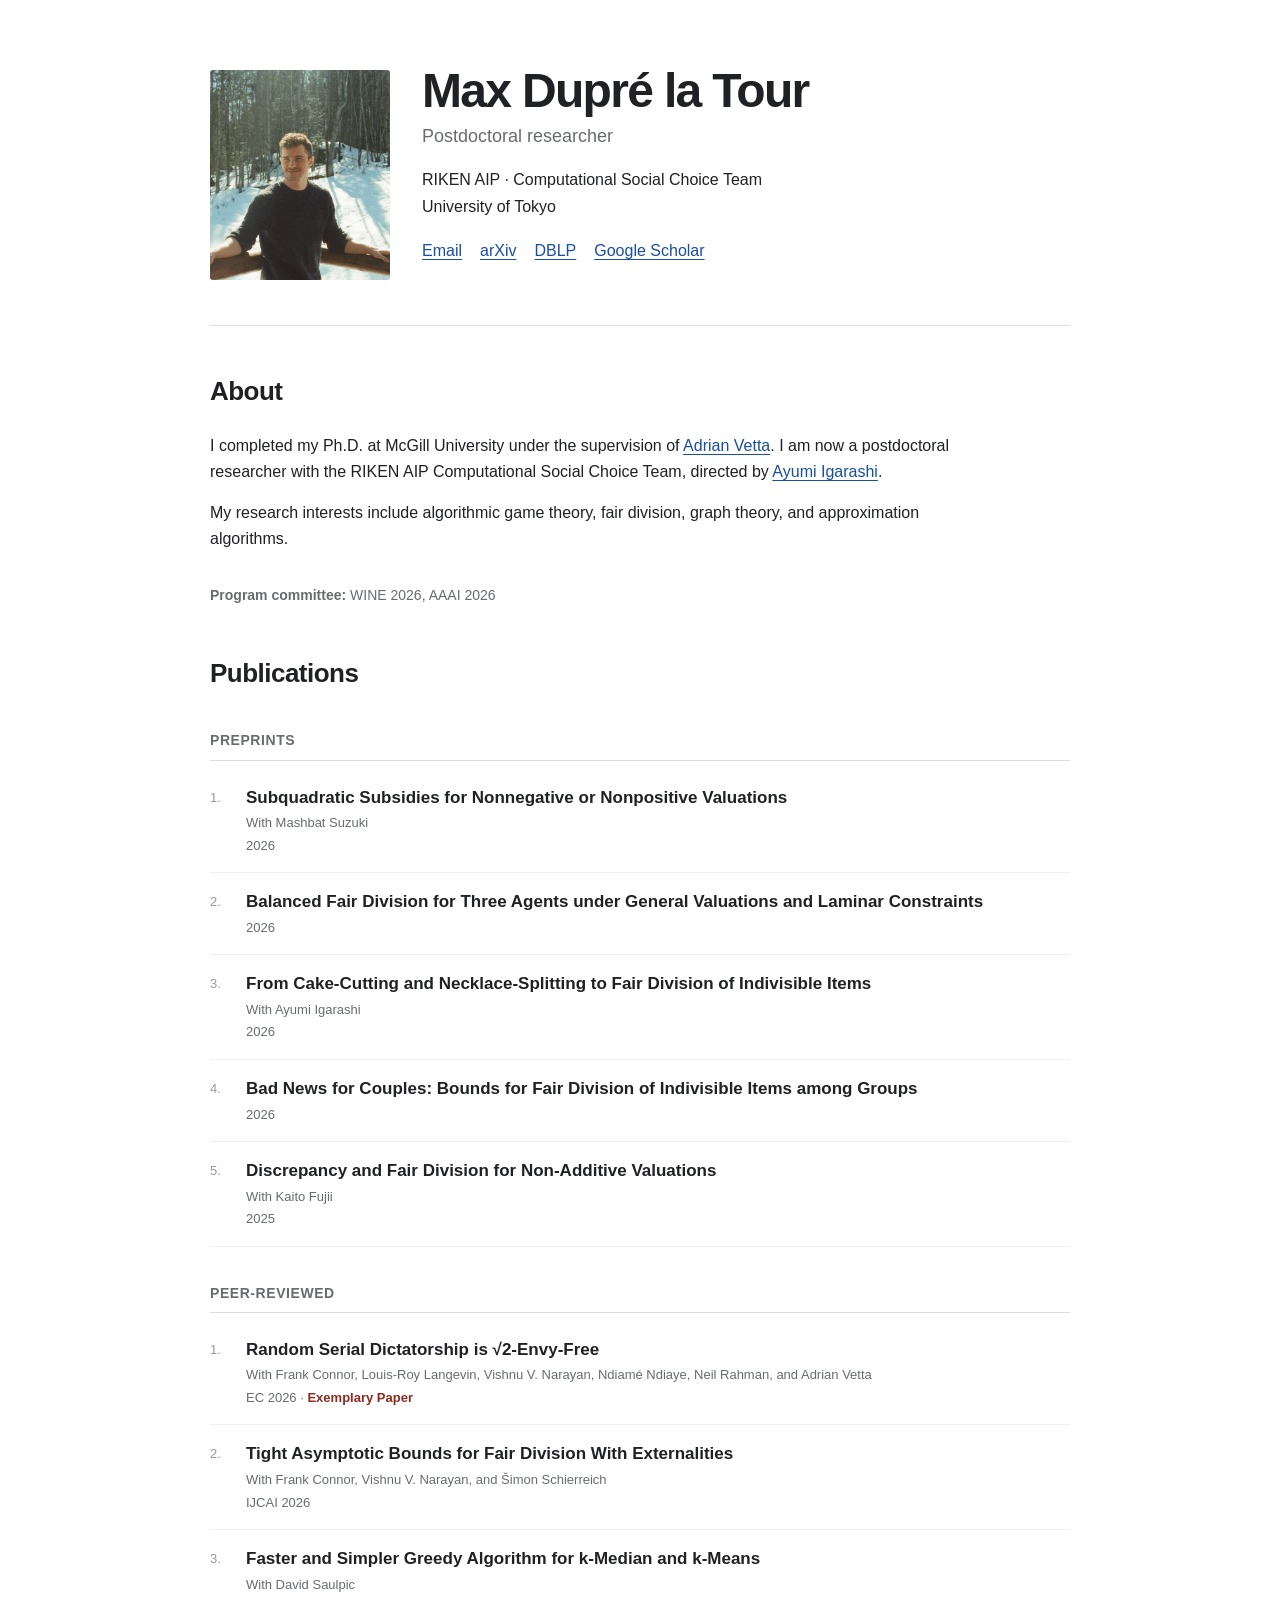
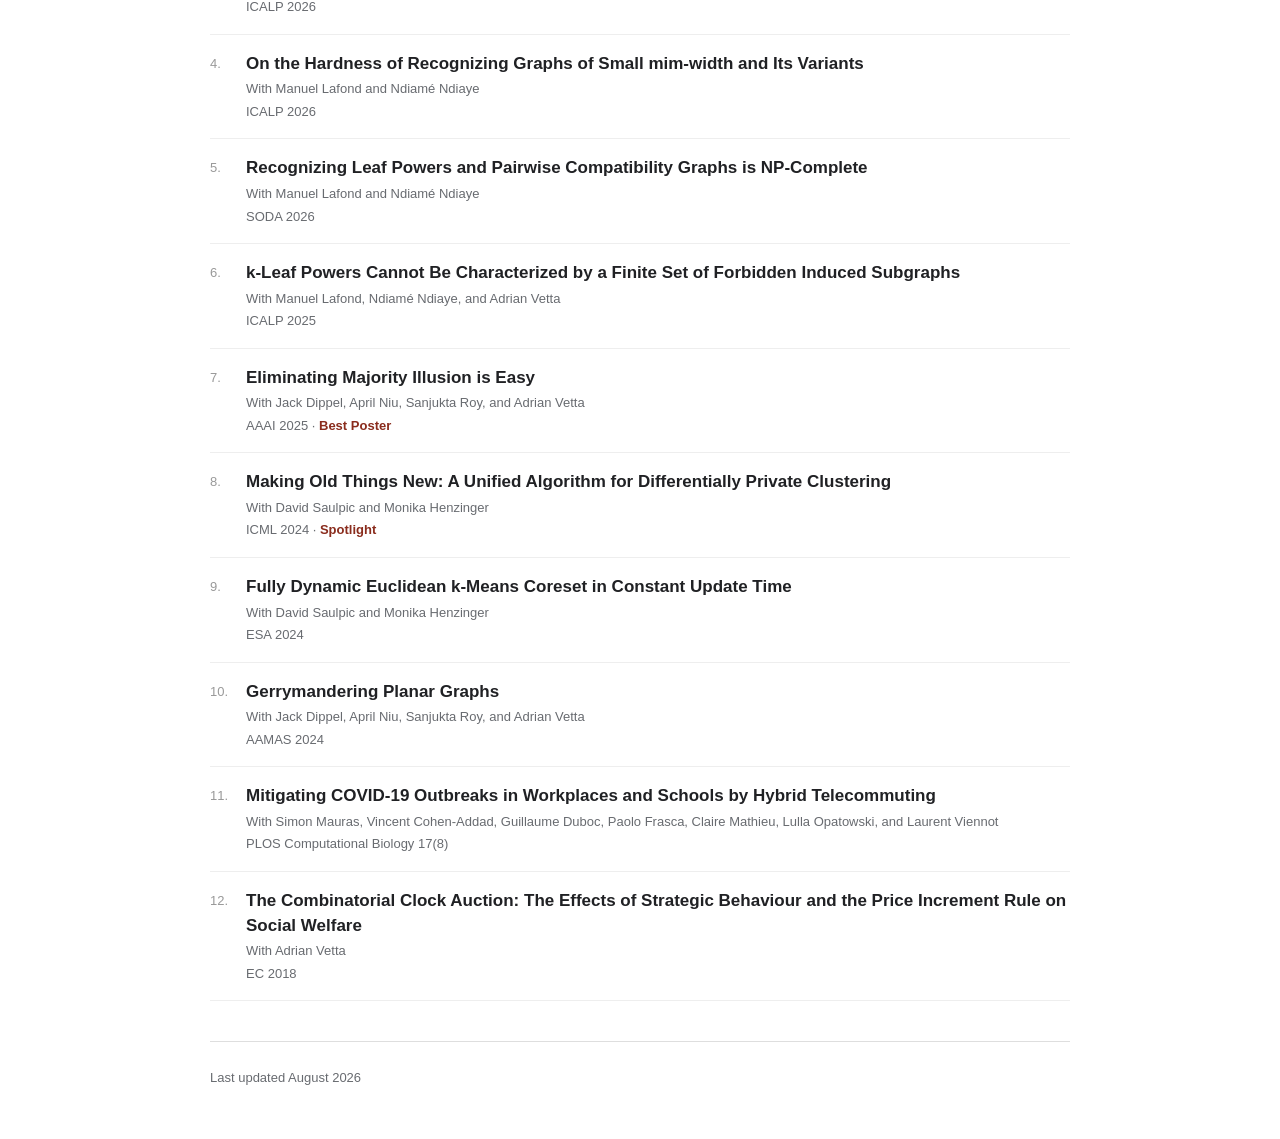
==== commit 8f765525: "Add new preprint link to index.html" ====
--- a/index.html
+++ b/index.html
@@ -75,6 +75,11 @@
 
         <h3>Preprints</h3>
         <ol class="papers">
+          <li>
+            <a href="https://arxiv.org/abs/2609.08272">Subquadratic Subsidies for Nonnegative or Nonpositive Valuations</a>
+            <small>With Mashbat Suzuki</small>
+            <span>2026</span>
+          </li>
           <li>
             <a href="https://arxiv.org/abs/2608.09437">Balanced Fair Division for Three Agents under General Valuations and Laminar Constraints</a>
             <span>2026</span>
--- a/styles.css
+++ b/styles.css
@@ -0,0 +1,203 @@
+:root {
+  --text: #202124;
+  --muted: #686b70;
+  --link: #174ea6;
+  --line: #dedede;
+  --background: #ffffff;
+}
+
+* {
+  box-sizing: border-box;
+}
+
+body {
+  margin: 0;
+  color: var(--text);
+  background: var(--background);
+  font: 16px/1.65 -apple-system, BlinkMacSystemFont, "Segoe UI", Roboto, Helvetica, Arial, sans-serif;
+}
+
+main,
+footer {
+  width: min(860px, calc(100% - 40px));
+  margin: 0 auto;
+}
+
+main {
+  padding: 70px 0 40px;
+}
+
+a {
+  color: var(--link);
+  text-decoration-thickness: 1px;
+  text-underline-offset: 3px;
+}
+
+a:hover {
+  color: #0b357a;
+}
+
+.profile {
+  display: grid;
+  grid-template-columns: 180px 1fr;
+  gap: 32px;
+  align-items: start;
+  padding-bottom: 45px;
+  border-bottom: 1px solid var(--line);
+}
+
+.profile img {
+  width: 180px;
+  height: 210px;
+  object-fit: cover;
+  border-radius: 3px;
+}
+
+h1 {
+  margin: -8px 0 2px;
+  font-size: clamp(34px, 6vw, 48px);
+  font-weight: 650;
+  letter-spacing: -0.035em;
+  line-height: 1.2;
+}
+
+.role {
+  margin: 0 0 16px;
+  color: var(--muted);
+  font-size: 18px;
+}
+
+.profile p:not(.role) {
+  margin: 0 0 18px;
+}
+
+nav {
+  display: flex;
+  flex-wrap: wrap;
+  gap: 8px 18px;
+}
+
+section {
+  padding-top: 44px;
+}
+
+h2 {
+  margin: 0 0 20px;
+  font-size: 26px;
+  letter-spacing: -0.02em;
+}
+
+h3 {
+  margin: 35px 0 8px;
+  padding-bottom: 7px;
+  border-bottom: 1px solid var(--line);
+  color: var(--muted);
+  font-size: 14px;
+  font-weight: 600;
+  letter-spacing: 0.04em;
+  text-transform: uppercase;
+}
+
+section > p {
+  max-width: 740px;
+  margin: 0 0 14px;
+}
+
+.committee {
+  margin: 32px 0 0;
+  color: var(--muted);
+  font-size: 14px;
+}
+
+.papers {
+  margin: 0;
+  padding: 0;
+  list-style: none;
+  counter-reset: papers;
+}
+
+.papers li {
+  position: relative;
+  padding: 17px 0 17px 36px;
+  border-bottom: 1px solid #eeeeee;
+  counter-increment: papers;
+}
+
+.papers li::before {
+  position: absolute;
+  top: 18px;
+  left: 0;
+  color: #999999;
+  font-size: 13px;
+  content: counter(papers) ".";
+}
+
+.papers a {
+  display: block;
+  color: var(--text);
+  font-size: 17px;
+  font-weight: 600;
+  line-height: 1.45;
+  text-decoration: none;
+}
+
+.papers a:hover {
+  color: var(--link);
+  text-decoration: underline;
+}
+
+.papers small,
+.papers span {
+  display: block;
+  margin-top: 3px;
+  color: var(--muted);
+  font-size: 13px;
+  line-height: 1.5;
+}
+
+.papers strong {
+  color: #8a2c1d;
+  font-weight: 600;
+}
+
+footer {
+  padding: 25px 0 50px;
+  border-top: 1px solid var(--line);
+  color: var(--muted);
+  font-size: 13px;
+}
+
+@media (max-width: 600px) {
+  main {
+    padding-top: 35px;
+  }
+
+  .profile {
+    grid-template-columns: 100px 1fr;
+    gap: 20px;
+  }
+
+  .profile img {
+    width: 100px;
+    height: 120px;
+  }
+
+  h1 {
+    margin-top: -4px;
+    font-size: 31px;
+  }
+
+  .role {
+    font-size: 15px;
+  }
+
+  .profile p:not(.role),
+  nav {
+    grid-column: 1 / -1;
+  }
+
+  .profile p:not(.role) {
+    margin-top: 4px;
+    margin-bottom: 5px;
+  }
+}
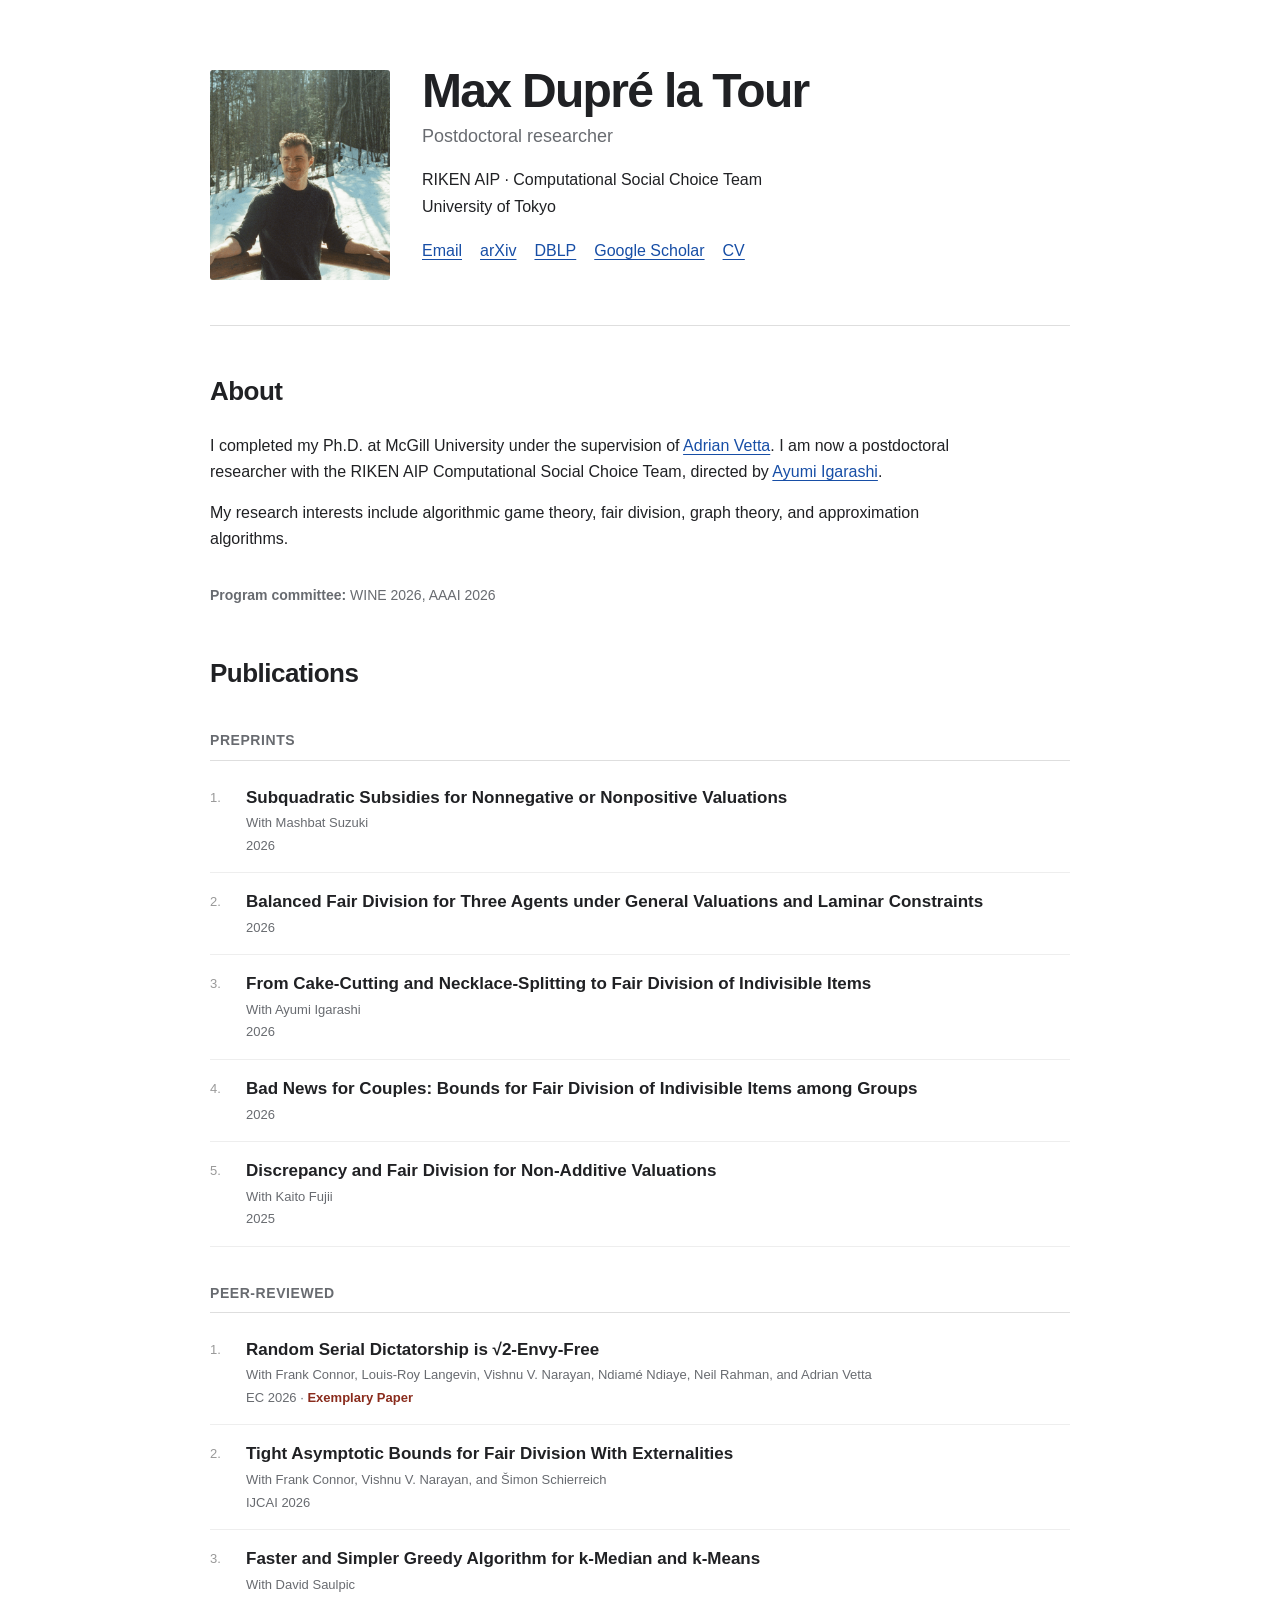
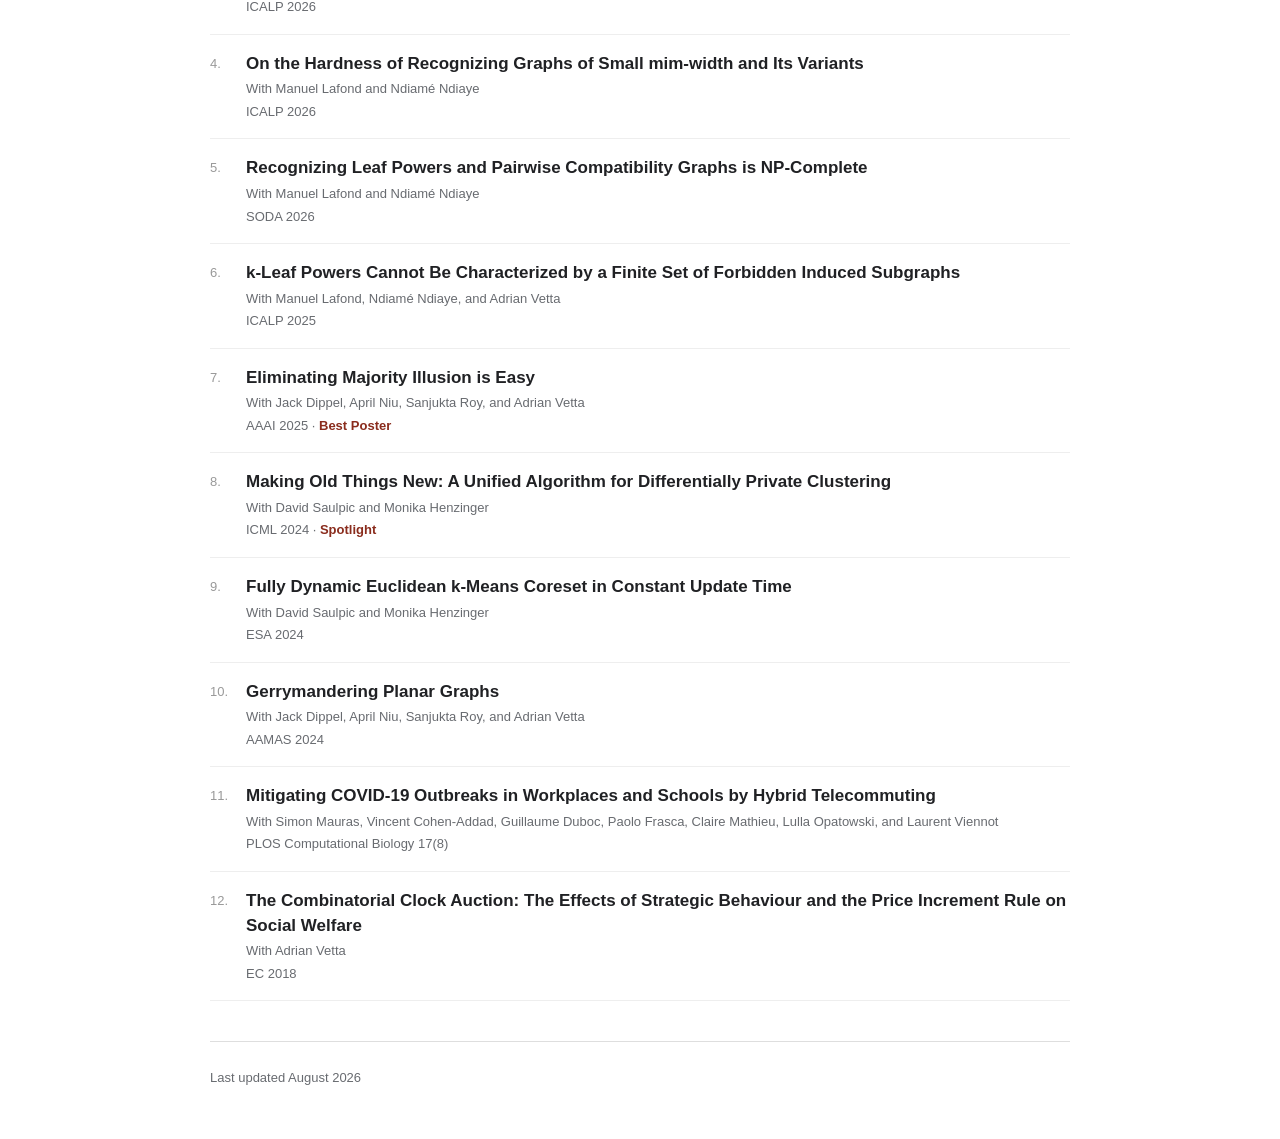
==== commit 404fd0ae: "Add link to CV in the navigation menu" ====
--- a/index.html
+++ b/index.html
@@ -50,6 +50,8 @@
             <a href="https://arxiv.org/search/cs?searchtype=author&amp;query=la+Tour,+M+D">arXiv</a>
             <a href="https://dblp.org/pid/221/2881.html">DBLP</a>
             <a href="https://scholar.google.com/citations?user=p2toCL0AAAAJ">Google Scholar</a>
+            <a href="CV.pdf">CV</a>
+
           </nav>
         </div>
       </header>
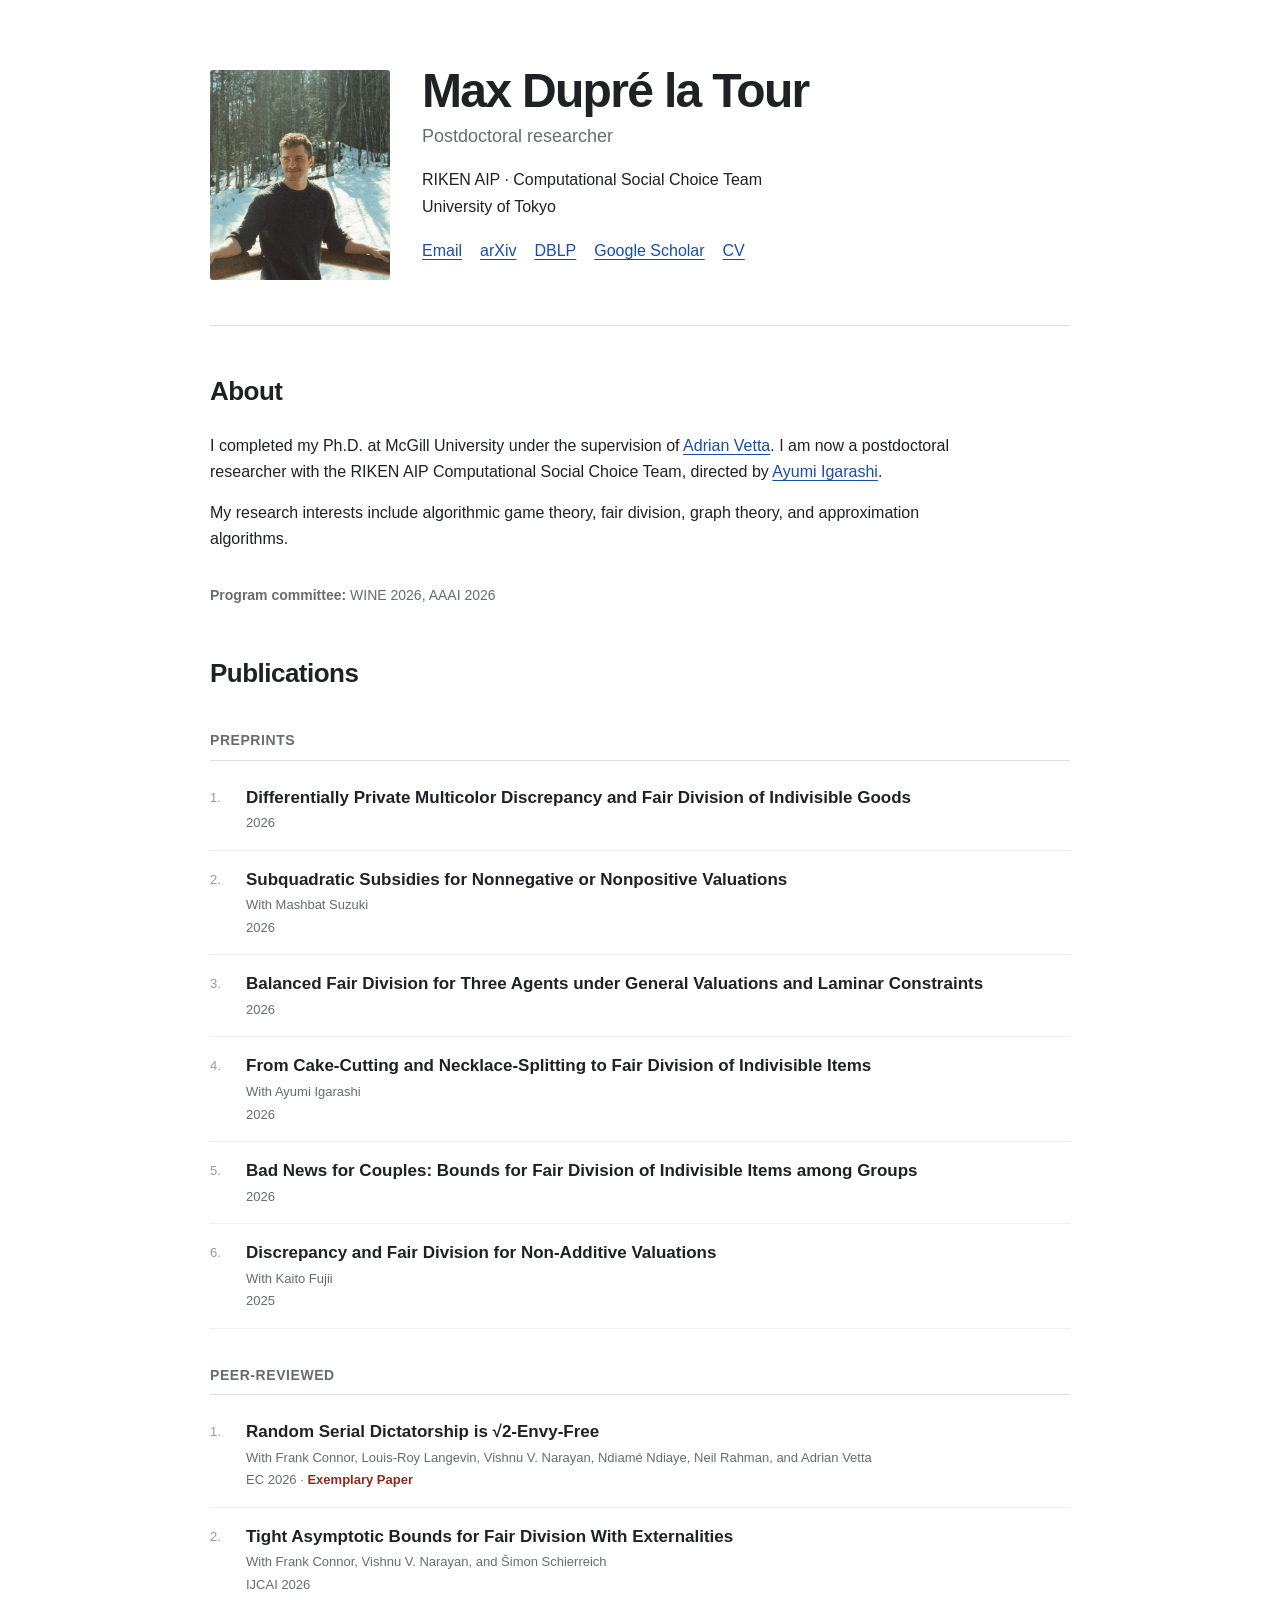
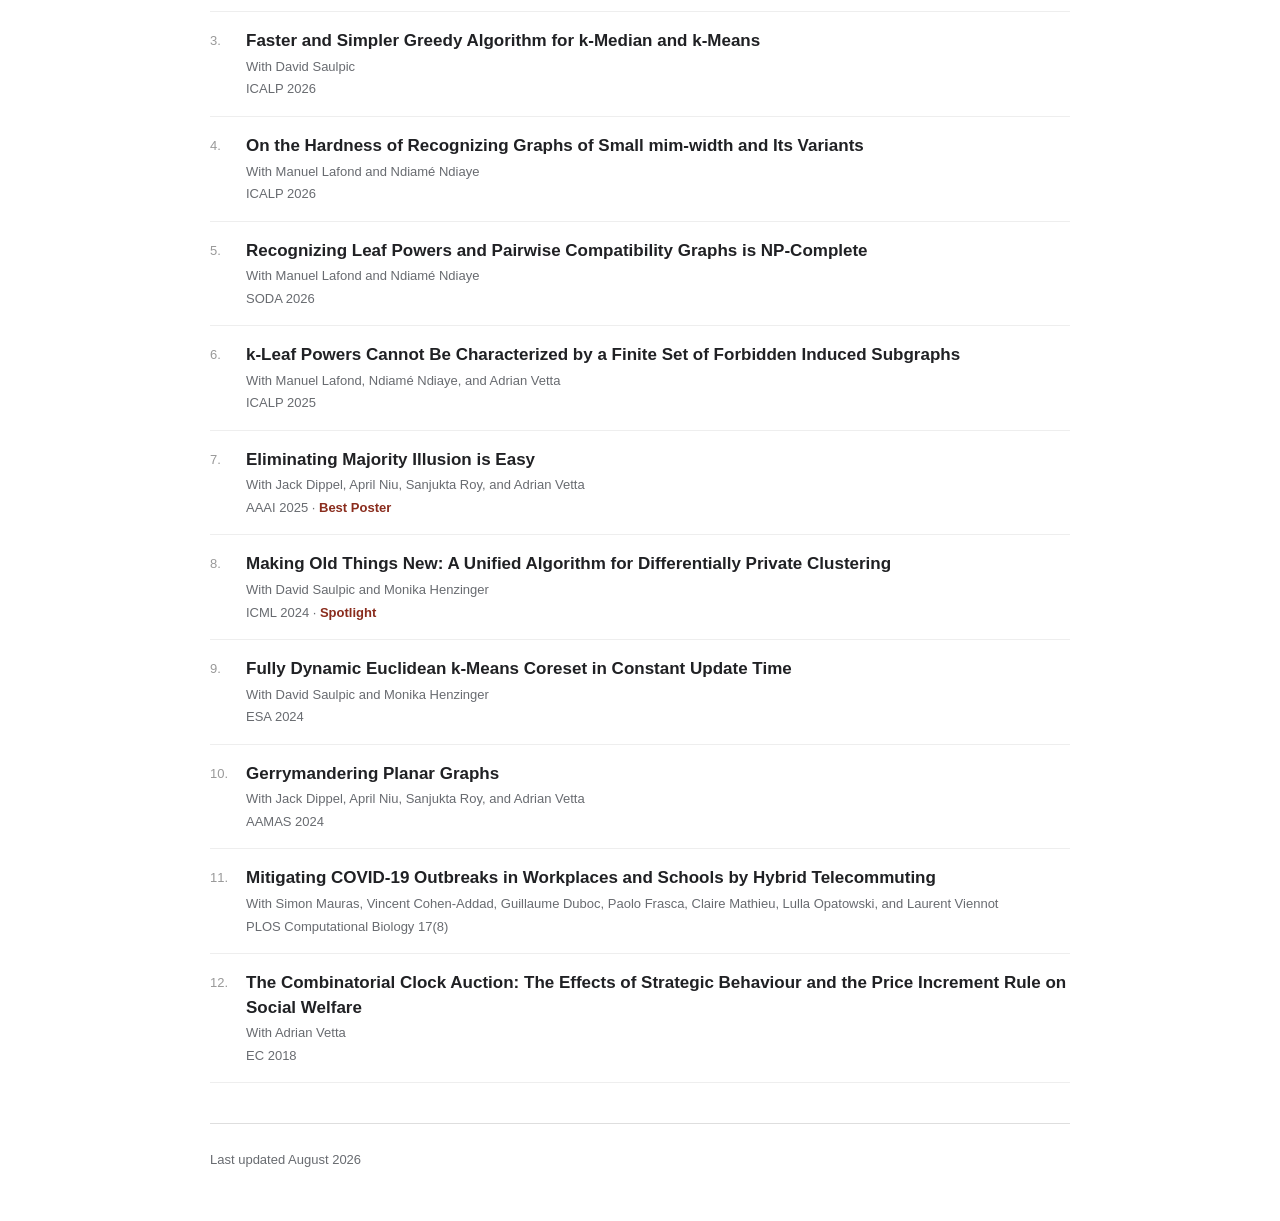
==== commit 6ab3f991: "Add new preprint link to index.html" ====
--- a/index.html
+++ b/index.html
@@ -77,6 +77,10 @@
 
         <h3>Preprints</h3>
         <ol class="papers">
+          <li>
+            <a href="https://arxiv.org/abs/2609.15372">Differentially Private Multicolor Discrepancy and Fair Division of Indivisible Goods</a>
+            <span>2026</span>
+          </li>
           <li>
             <a href="https://arxiv.org/abs/2609.08272">Subquadratic Subsidies for Nonnegative or Nonpositive Valuations</a>
             <small>With Mashbat Suzuki</small>
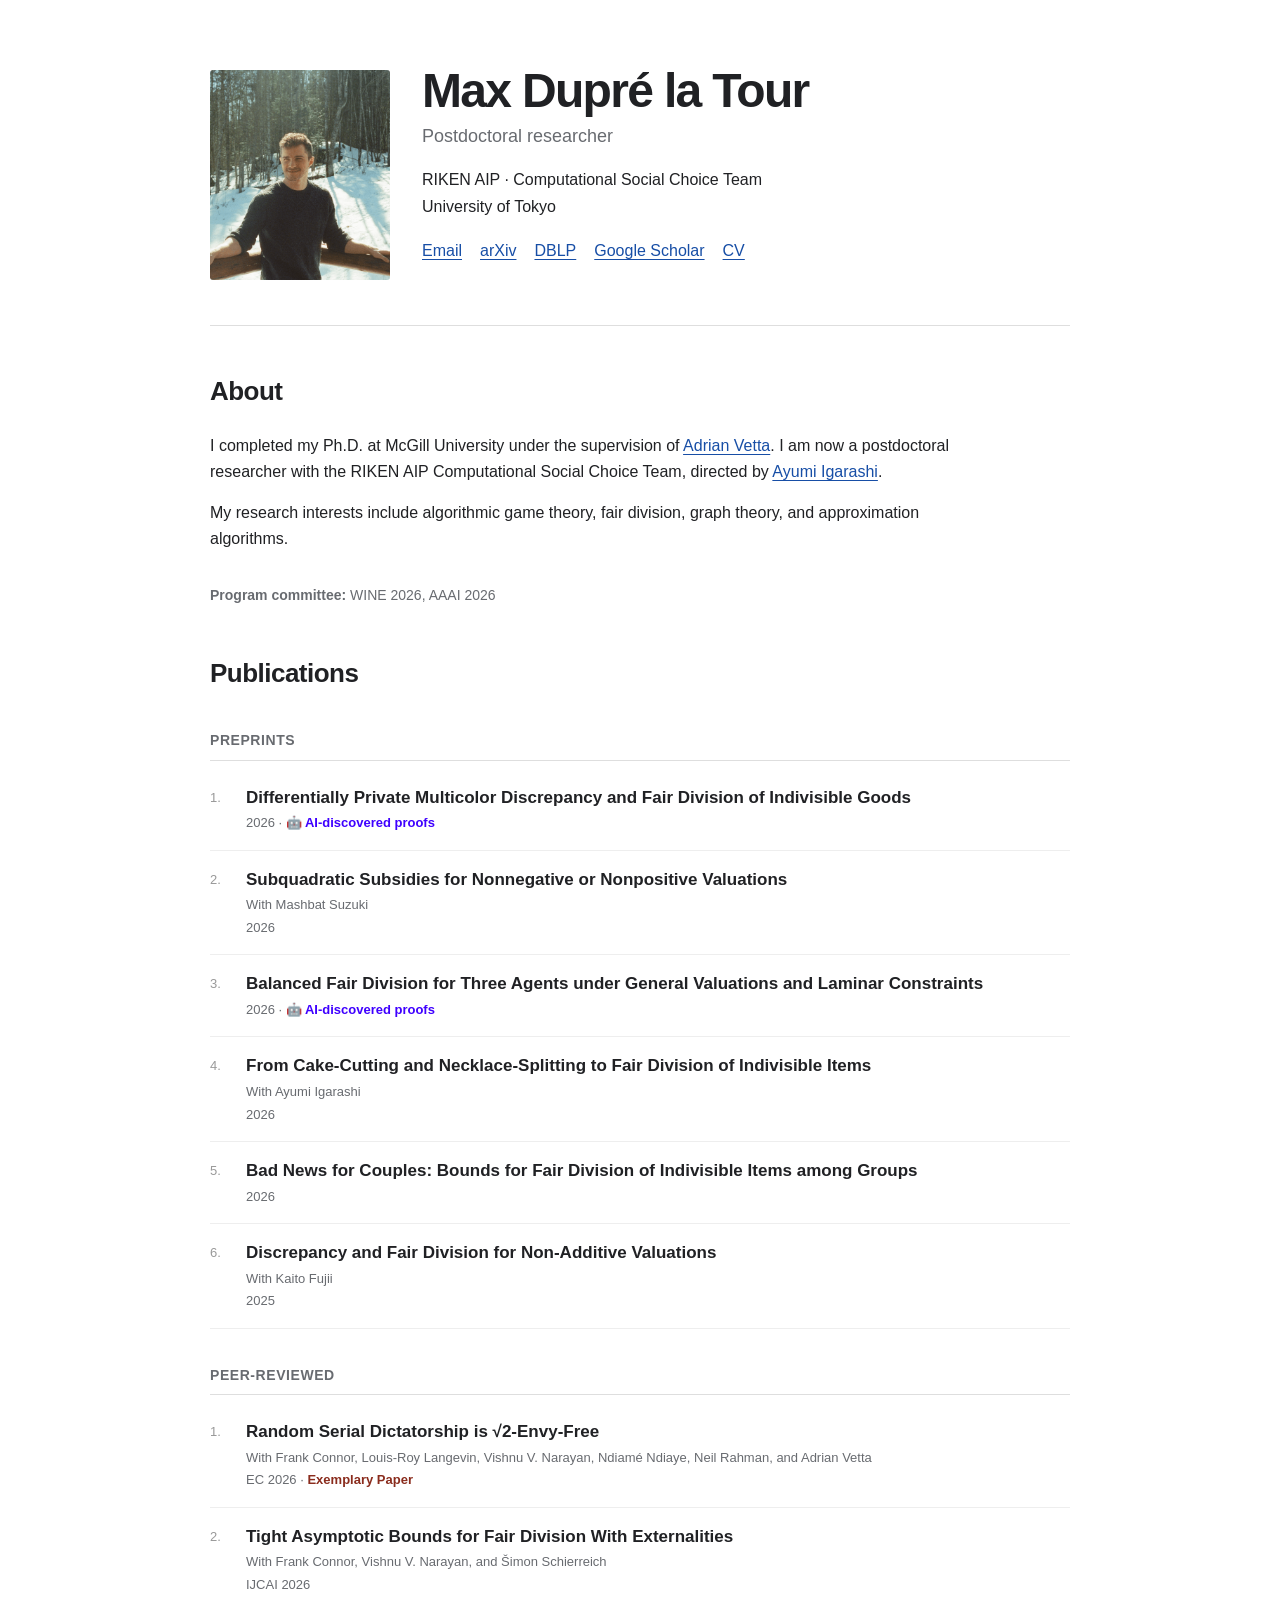
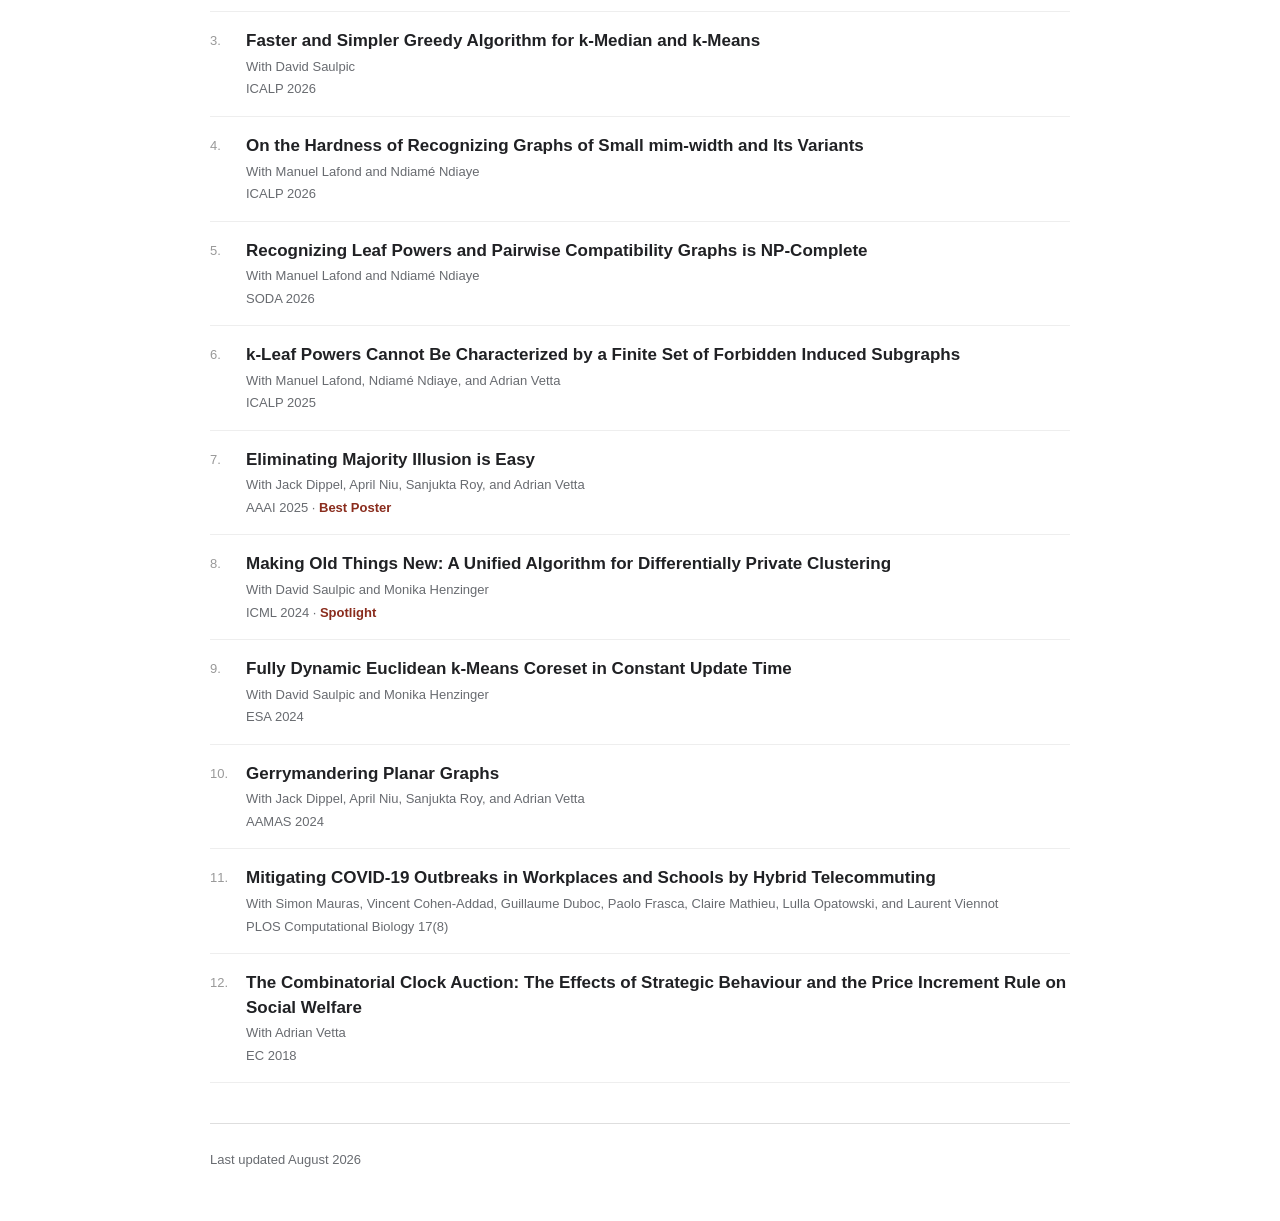
==== commit 266745ec: "Enhance preprint entries with AI-discovered proofs Updated publication year and added AI-discovered " ====
--- a/index.html
+++ b/index.html
@@ -79,7 +79,7 @@
         <ol class="papers">
           <li>
             <a href="https://arxiv.org/abs/2609.15372">Differentially Private Multicolor Discrepancy and Fair Division of Indivisible Goods</a>
-            <span>2026</span>
+            <span>2026 · <strongai>🤖 AI-discovered proofs</strongai></span>
           </li>
           <li>
             <a href="https://arxiv.org/abs/2609.08272">Subquadratic Subsidies for Nonnegative or Nonpositive Valuations</a>
@@ -88,7 +88,7 @@
           </li>
           <li>
             <a href="https://arxiv.org/abs/2608.09437">Balanced Fair Division for Three Agents under General Valuations and Laminar Constraints</a>
-            <span>2026</span>
+            <span>2026 · <strongai>🤖 AI-discovered proofs</strongai> </span>
           </li>
           <li>
             <a href="https://arxiv.org/abs/2608.04340">From Cake-Cutting and Necklace-Splitting to Fair Division of Indivisible Items</a>
--- a/styles.css
+++ b/styles.css
@@ -160,6 +160,11 @@
   font-weight: 600;
 }
 
+.papers strongai {
+  color: #3F00FF;
+  font-weight: 600;
+}
+
 footer {
   padding: 25px 0 50px;
   border-top: 1px solid var(--line);
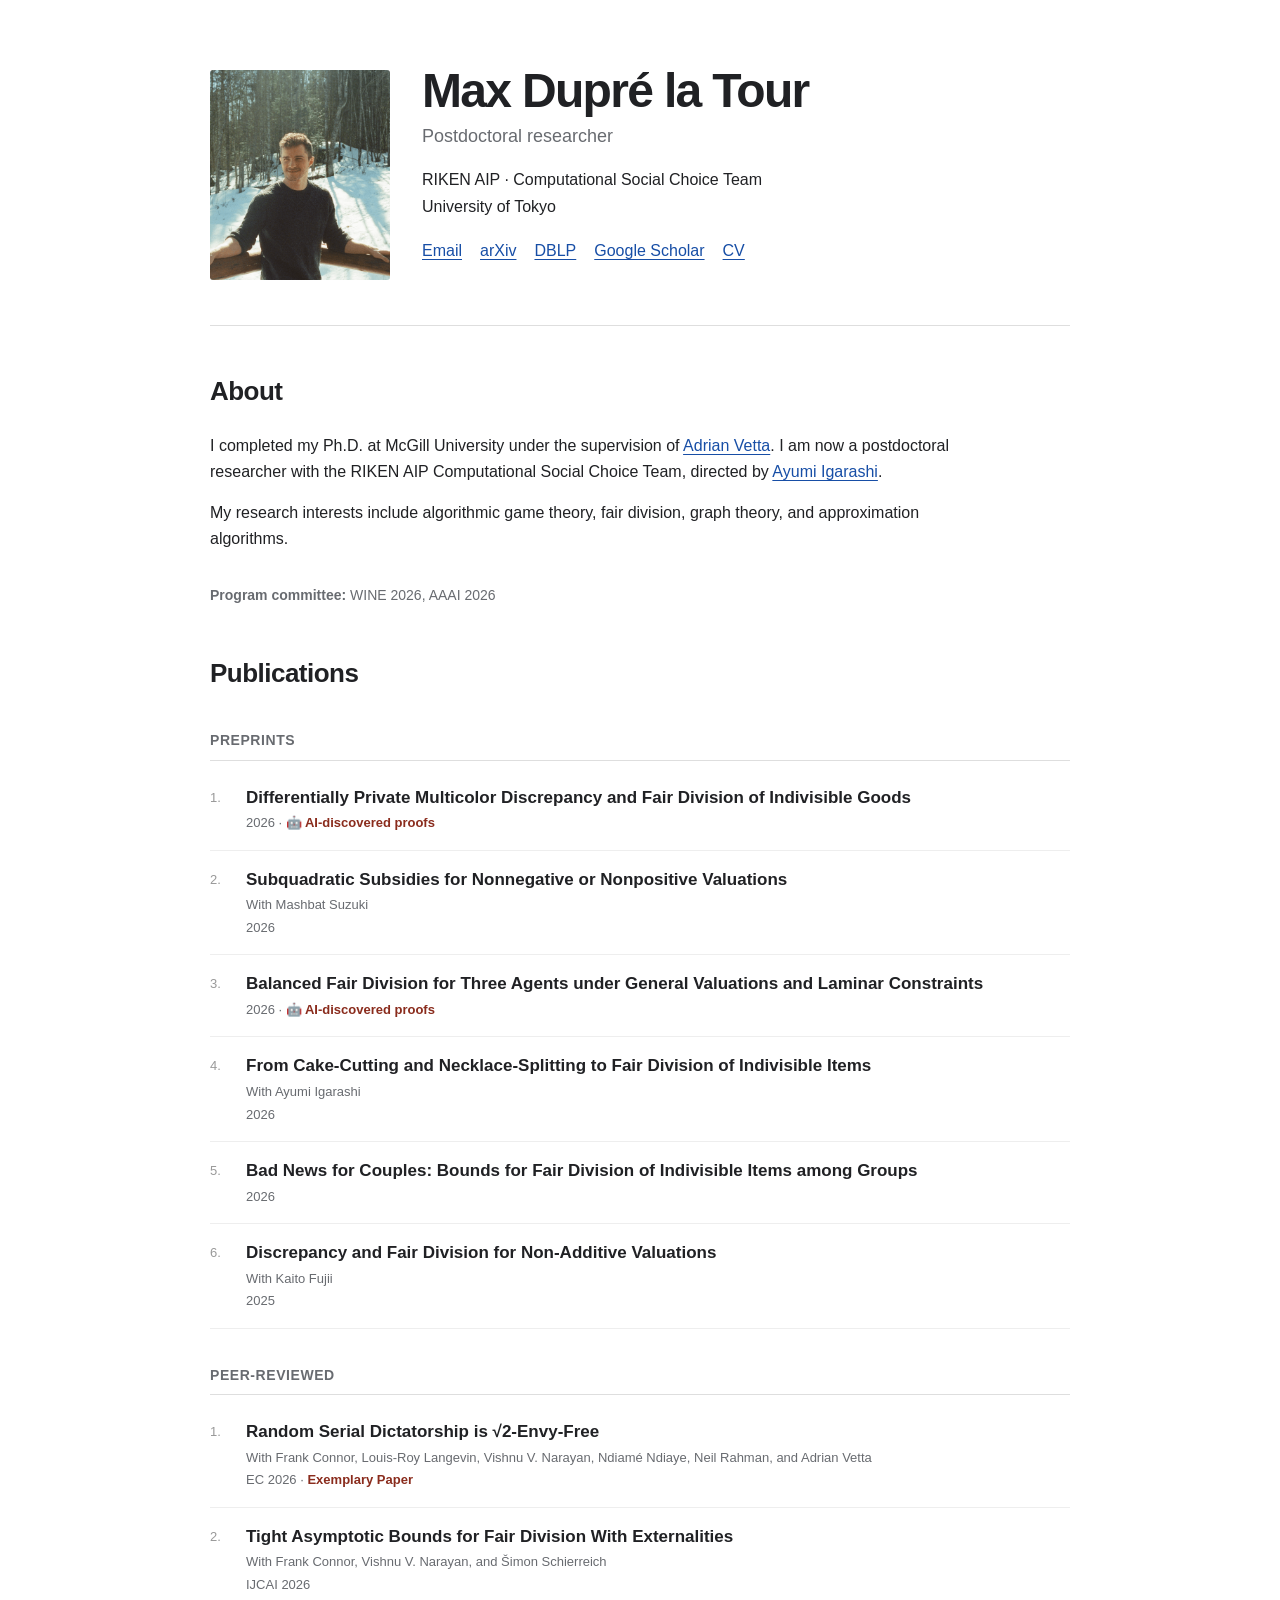
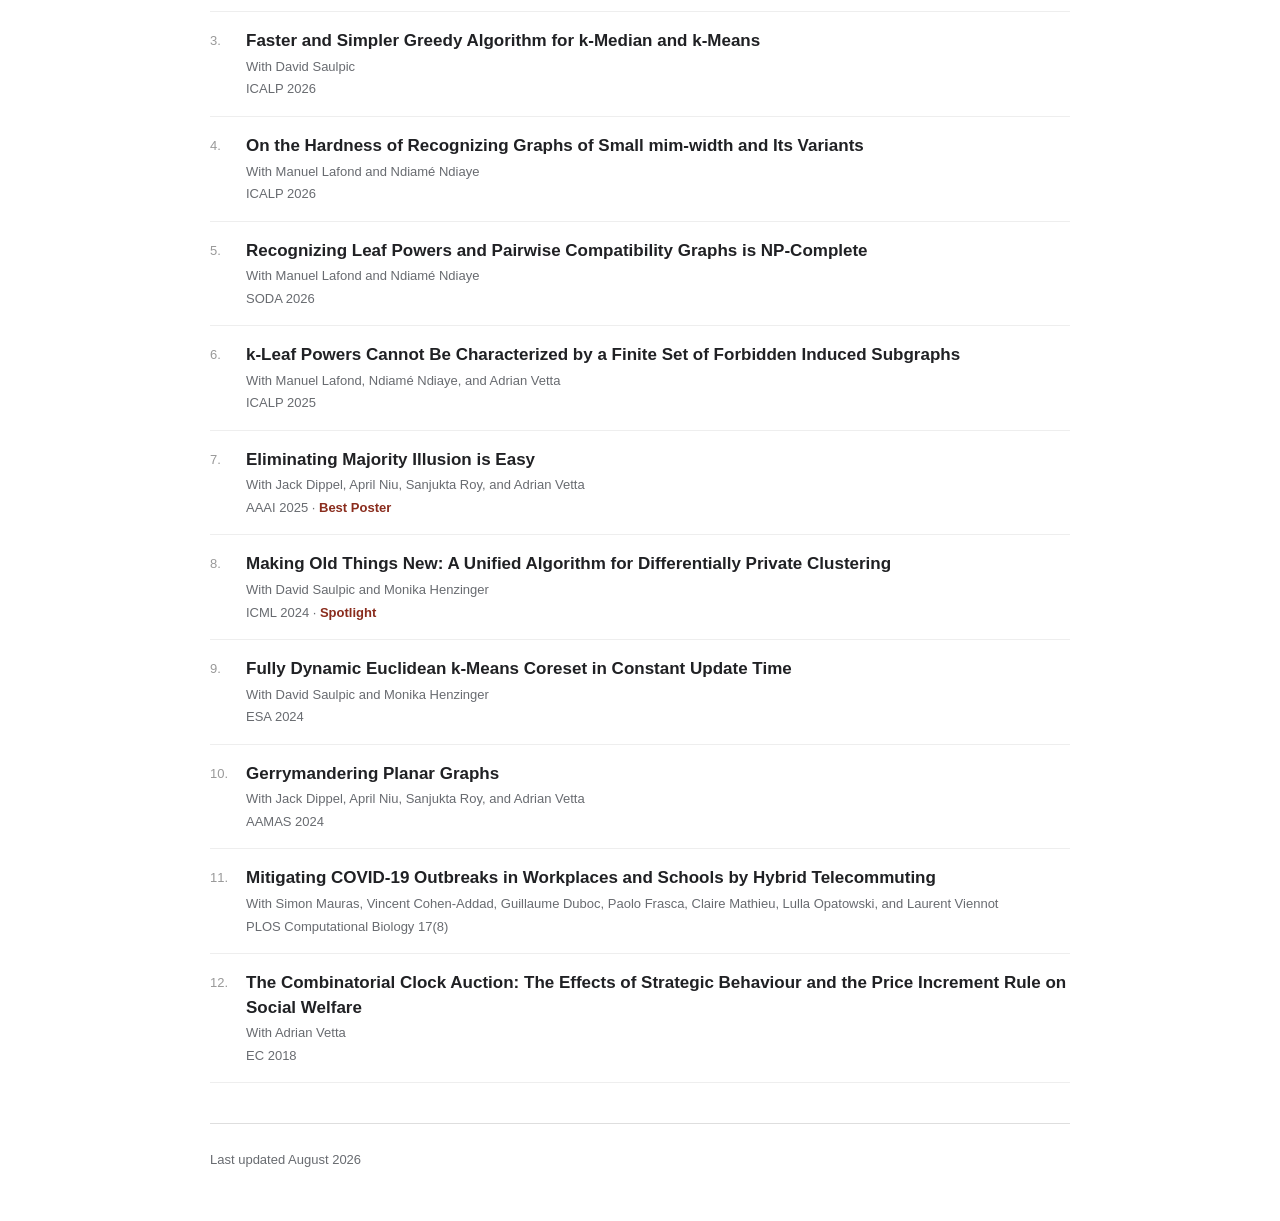
==== commit 739f6f21: "Fix HTML tag for AI-discovered proofs" ====
--- a/index.html
+++ b/index.html
@@ -79,7 +79,7 @@
         <ol class="papers">
           <li>
             <a href="https://arxiv.org/abs/2609.15372">Differentially Private Multicolor Discrepancy and Fair Division of Indivisible Goods</a>
-            <span>2026 · <strongai>🤖 AI-discovered proofs</strongai></span>
+             <span>2026 · <strong class="strongai">🤖 AI-discovered proofs</strong></span>
           </li>
           <li>
             <a href="https://arxiv.org/abs/2609.08272">Subquadratic Subsidies for Nonnegative or Nonpositive Valuations</a>
@@ -88,7 +88,7 @@
           </li>
           <li>
             <a href="https://arxiv.org/abs/2608.09437">Balanced Fair Division for Three Agents under General Valuations and Laminar Constraints</a>
-            <span>2026 · <strongai>🤖 AI-discovered proofs</strongai> </span>
+             <span>2026 · <strong class="strongai">🤖 AI-discovered proofs</strong></span>
           </li>
           <li>
             <a href="https://arxiv.org/abs/2608.04340">From Cake-Cutting and Necklace-Splitting to Fair Division of Indivisible Items</a>
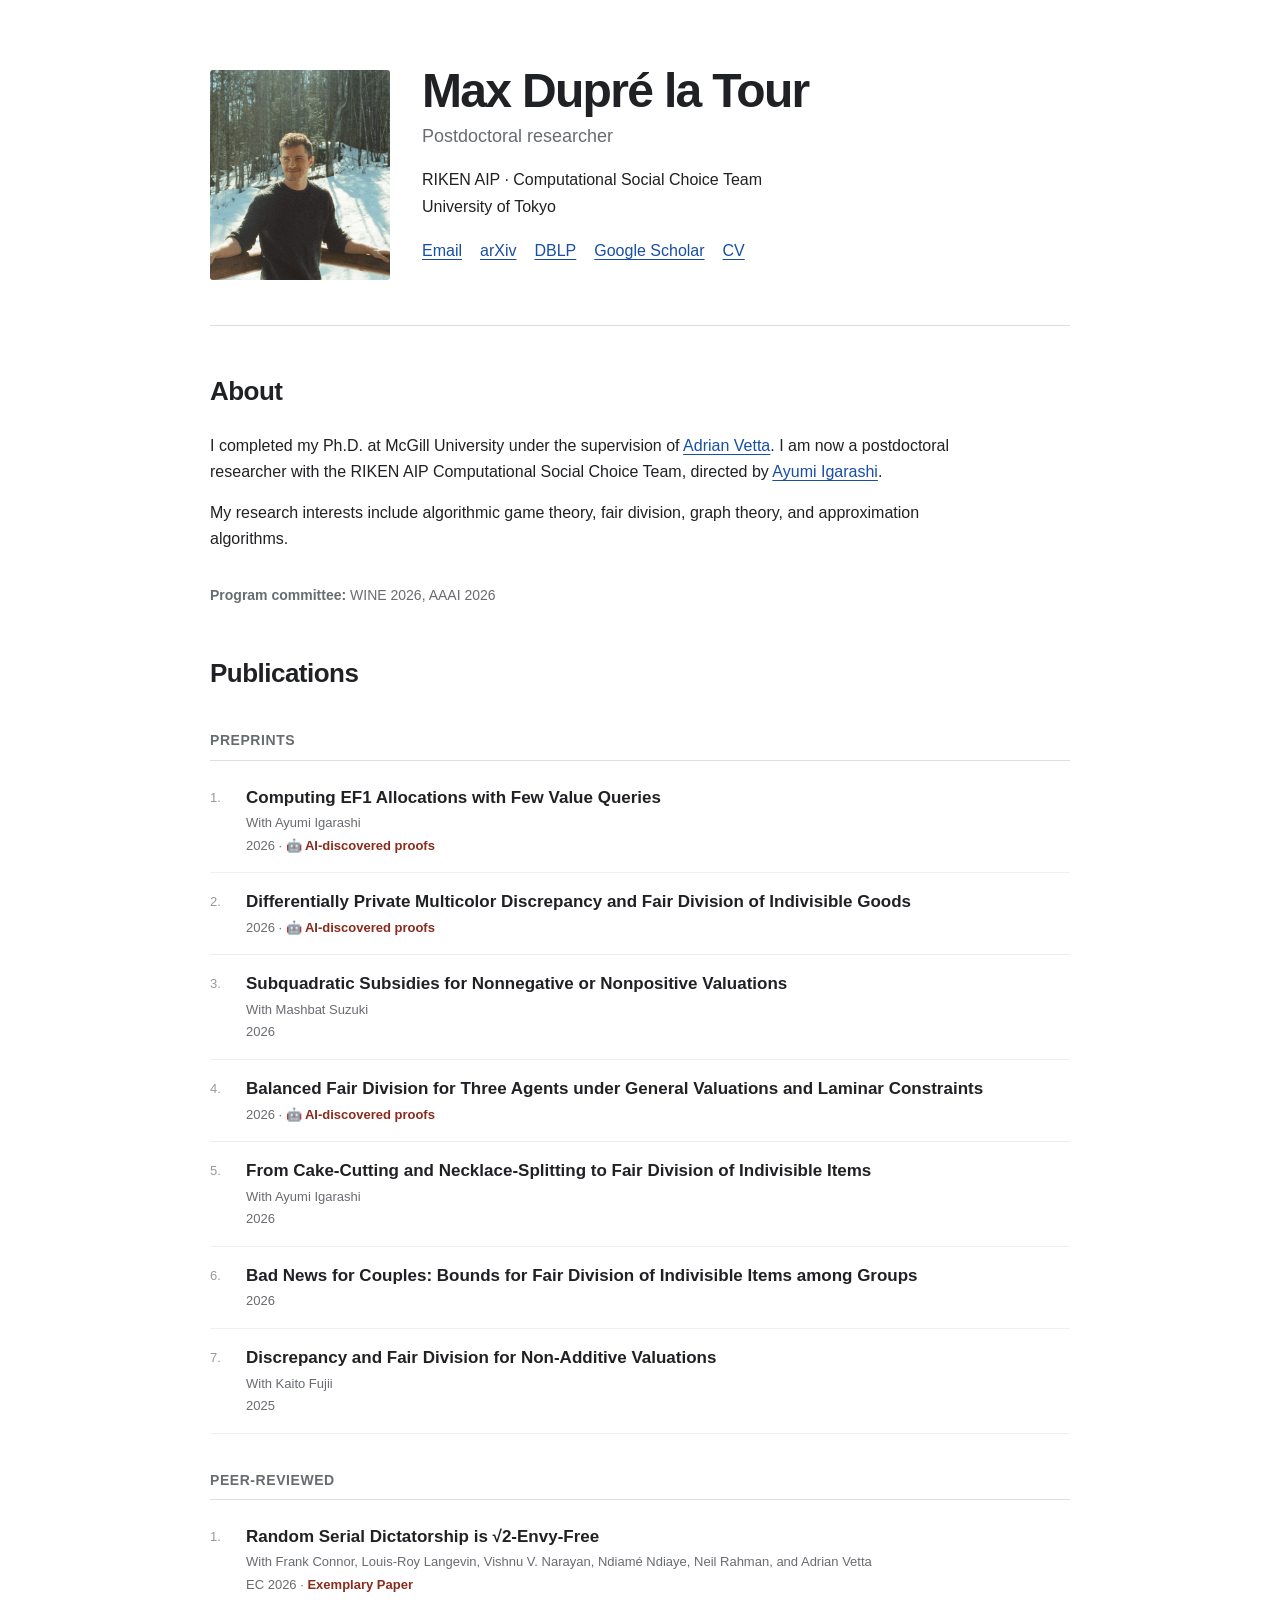
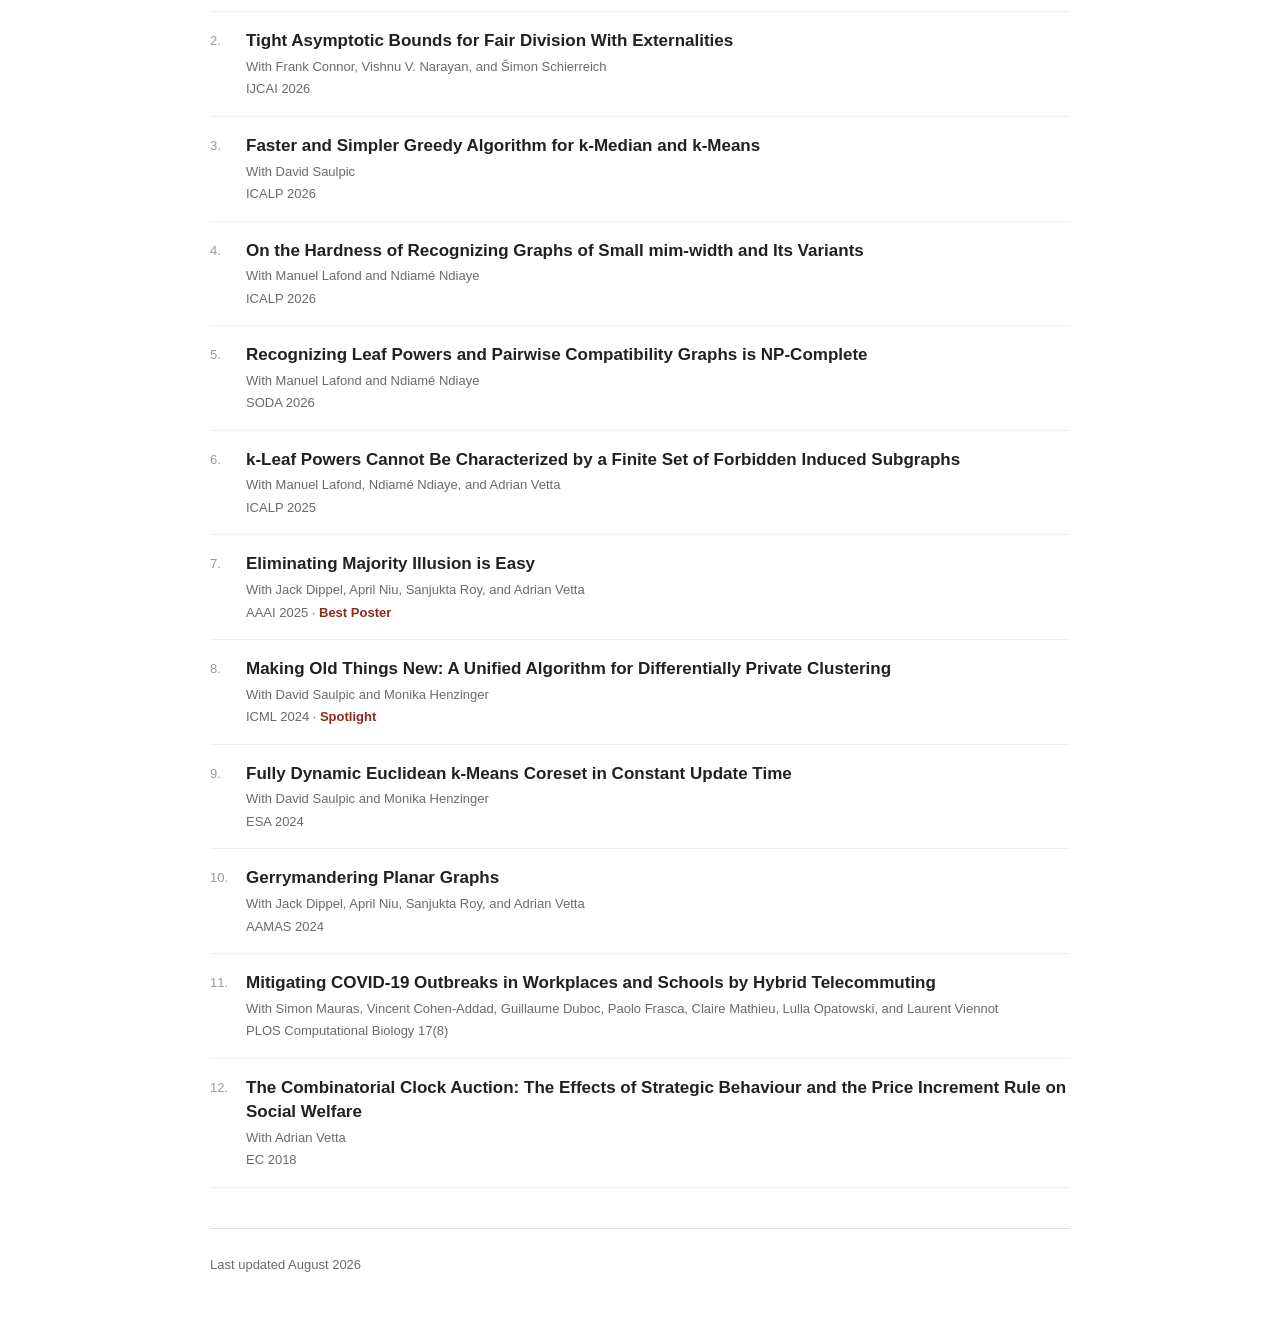
==== commit 43b349b9: "Add new preprint entry with author and date" ====
--- a/index.html
+++ b/index.html
@@ -77,6 +77,11 @@
 
         <h3>Preprints</h3>
         <ol class="papers">
+          <li>
+            <a href="https://arxiv.org/abs/2611.22376">Computing EF1 Allocations with Few Value Queries</a>
+            <small>With Ayumi Igarashi</small>
+             <span>2026 · <strong class="strongai">🤖 AI-discovered proofs</strong></span>
+          </li>
           <li>
             <a href="https://arxiv.org/abs/2609.15372">Differentially Private Multicolor Discrepancy and Fair Division of Indivisible Goods</a>
              <span>2026 · <strong class="strongai">🤖 AI-discovered proofs</strong></span>
